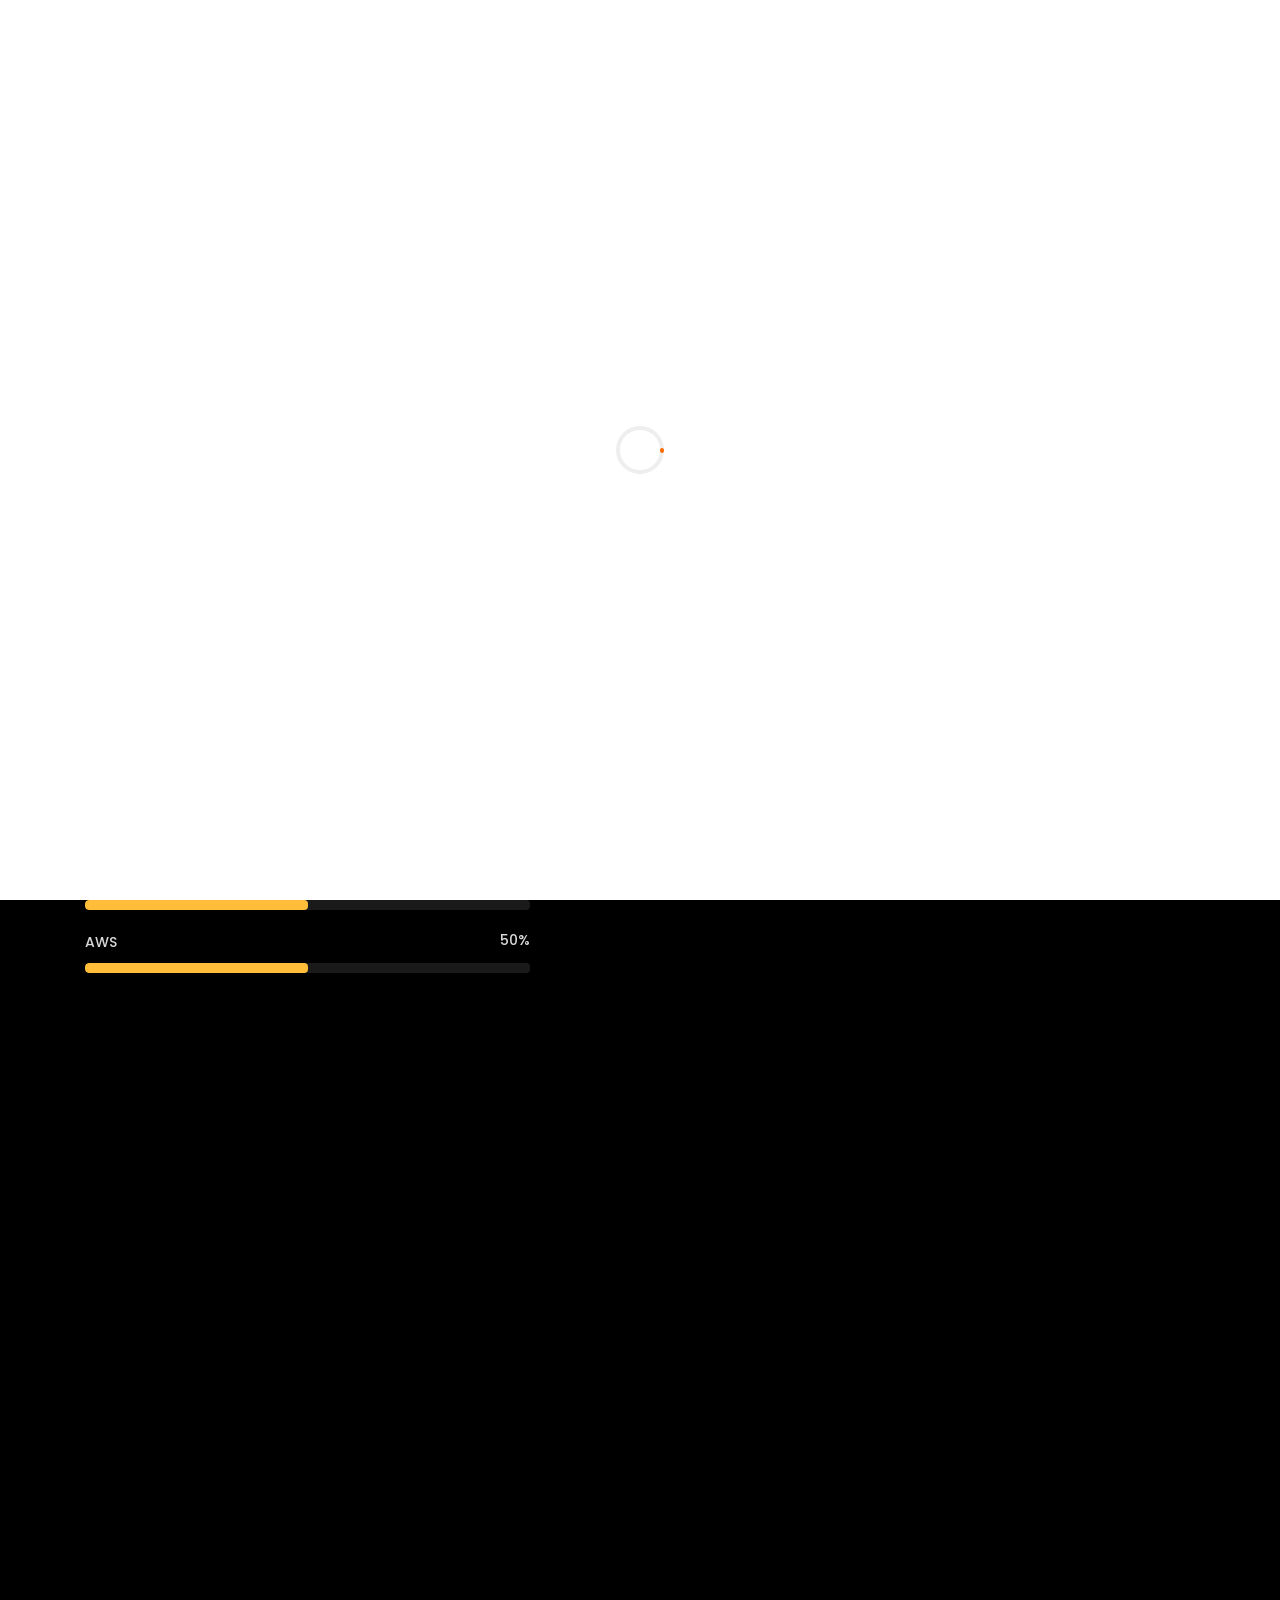
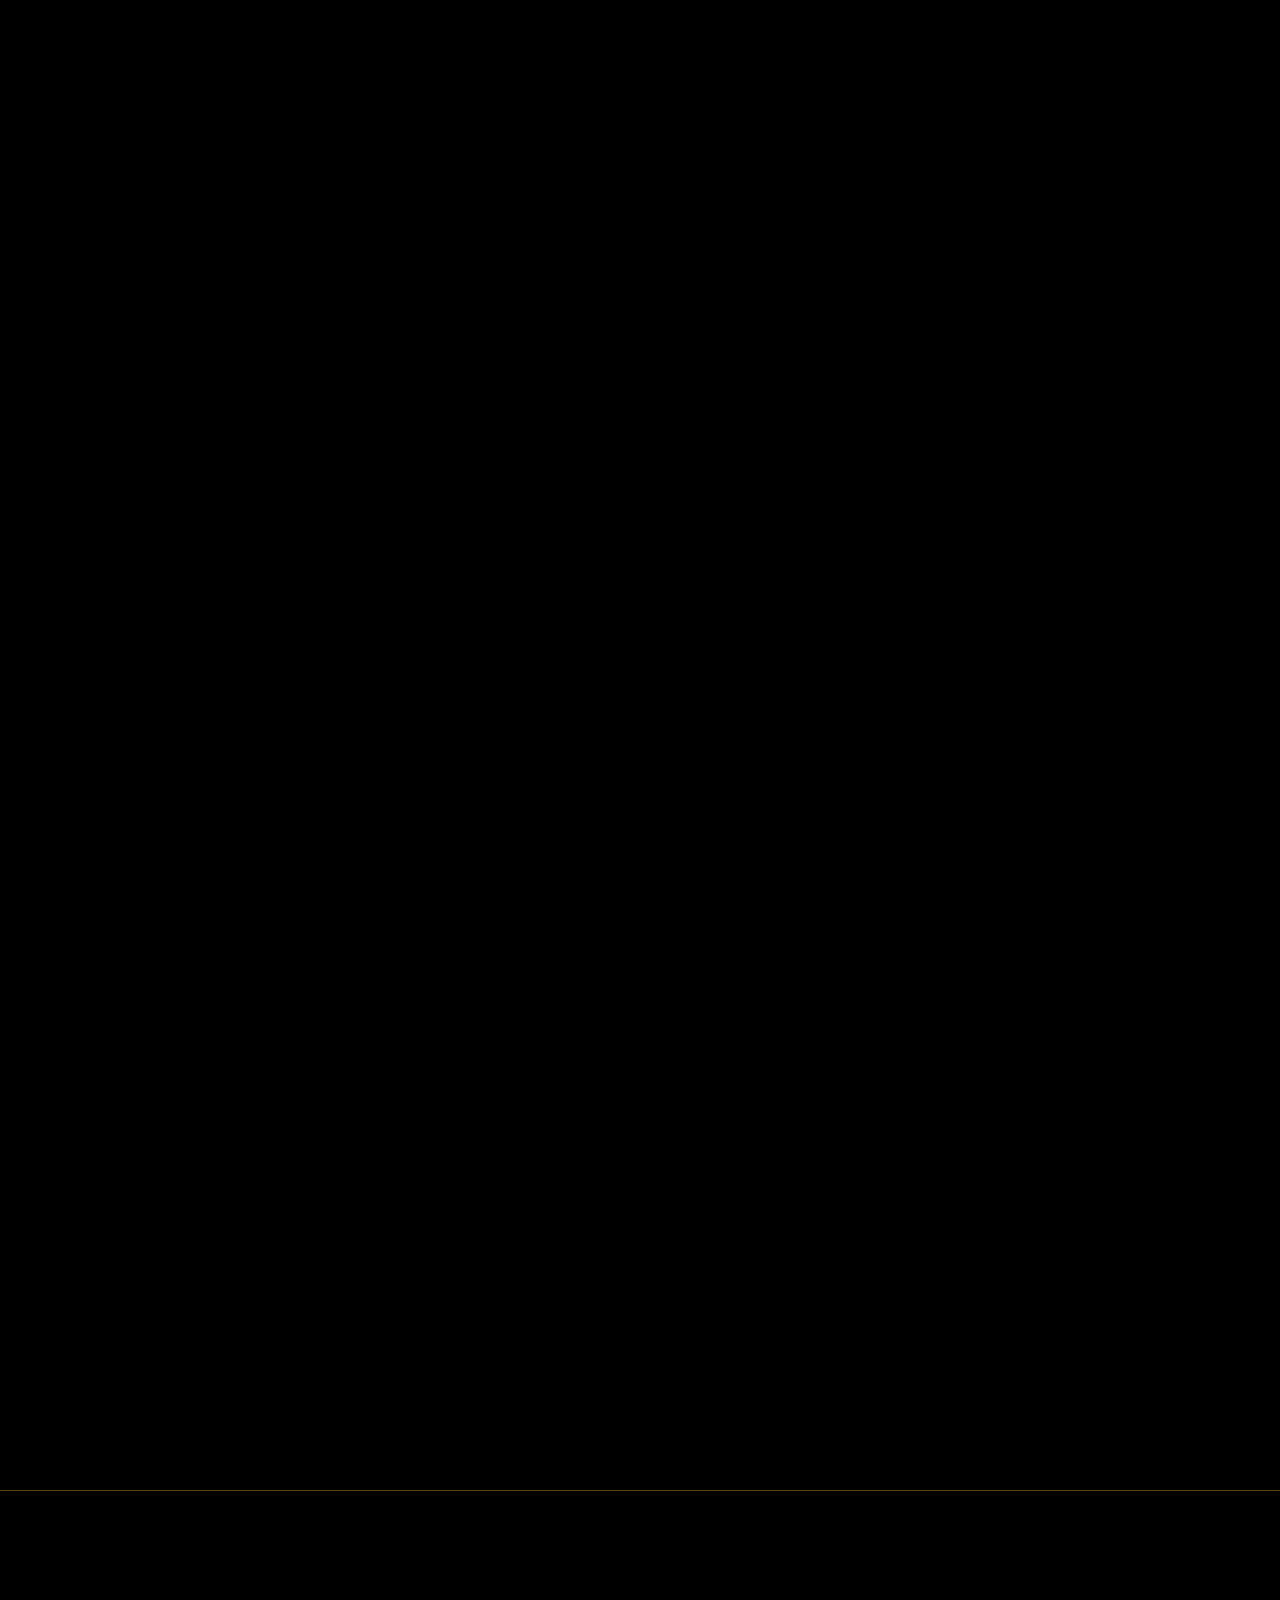
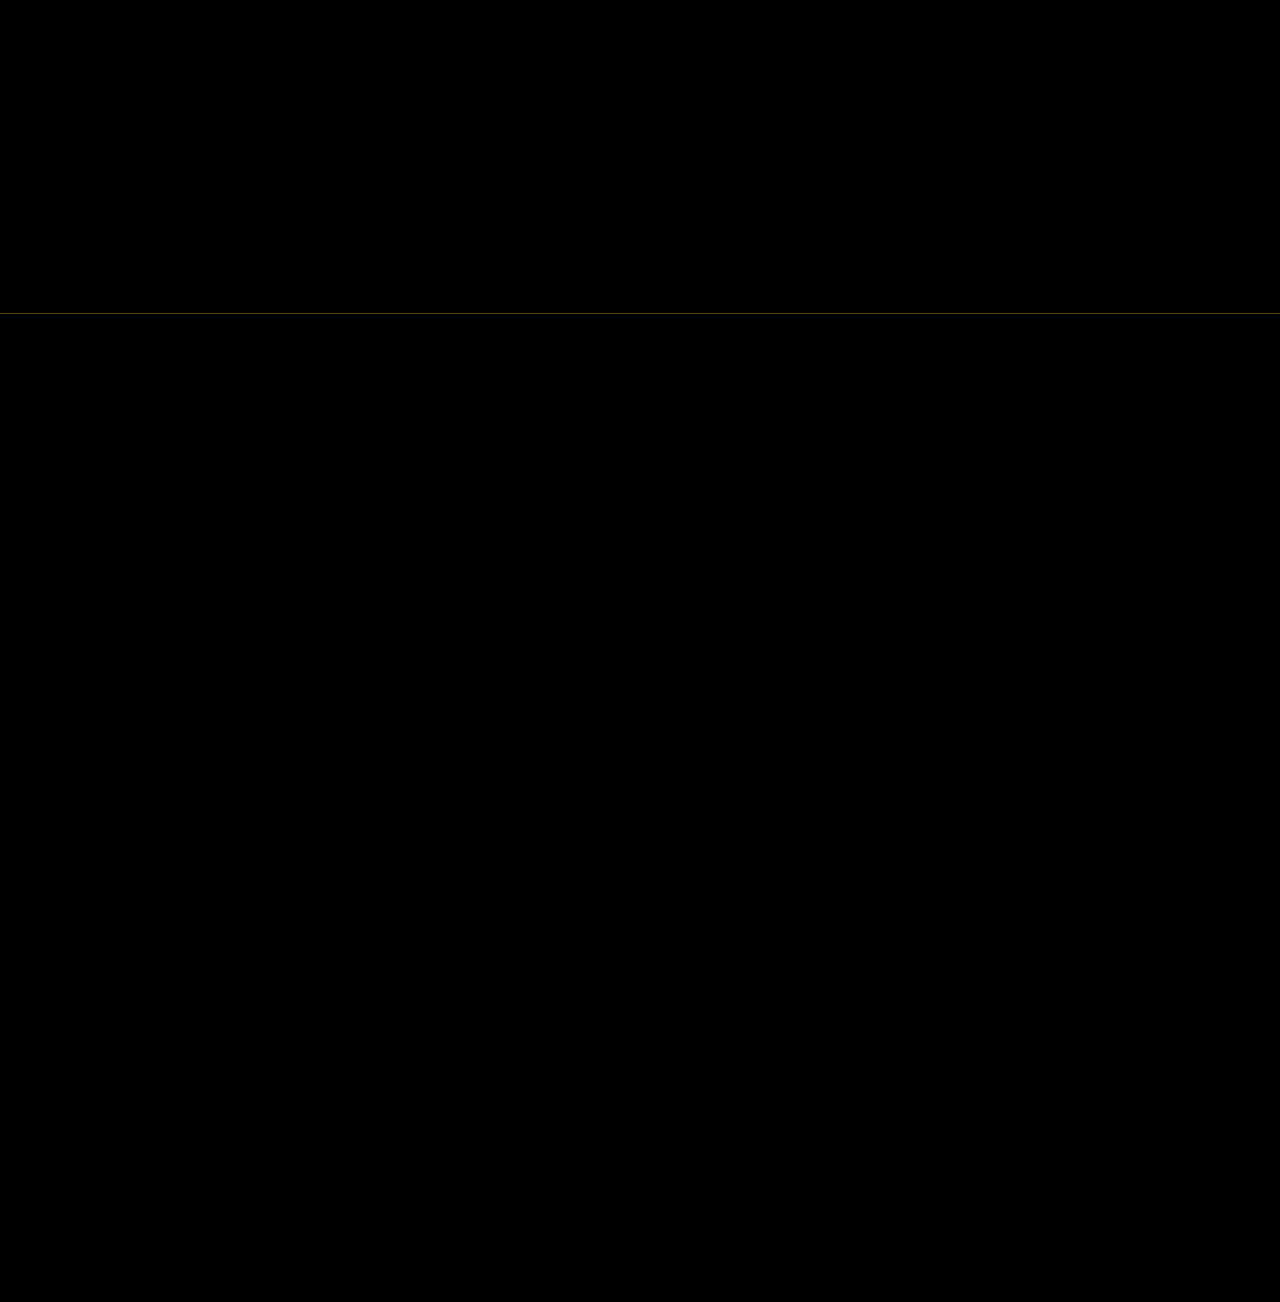
==== Portfolio-Website-Template-main-main/Portfolio-Website-Template-main/index.html @ 6bacbf14 "feat: initialize project with portfolio website template and associated dependencies" ====
<!DOCTYPE html>
<html lang="en">

<head>
	<title>Piramanayagam A Portfolio</title>
	<meta charset="utf-8">
	<meta name="viewport" content="width=device-width, initial-scale=1, shrink-to-fit=no">

	<link href="https://fonts.googleapis.com/css?family=Poppins:100,200,300,400,500,600,700,800,900" rel="stylesheet">

	<link rel="stylesheet" href="css/open-iconic-bootstrap.min.css">
	<link rel="stylesheet" href="css/animate.css">

	<link rel="stylesheet" href="css/owl.carousel.min.css">
	<link rel="stylesheet" href="css/owl.theme.default.min.css">
	<link rel="stylesheet" href="css/magnific-popup.css">

	<link rel="stylesheet" href="css/aos.css">

	<link rel="stylesheet" href="css/ionicons.min.css">

	<link rel="stylesheet" href="css/flaticon.css">
	<link rel="stylesheet" href="css/icomoon.css">
	<link rel="stylesheet" href="css/style.css">

	<style>
		/*======================================
//--//-->   ABOUT
======================================*/

		.about-mf .box-shadow-full {
			padding-top: 4rem;
			padding-bottom: 4rem;
		}

		.about-mf .about-img {
			margin-bottom: 2rem;
		}

		.about-mf .about-img img {
			margin-left: 10px;
		}

		.title-s {
			font-weight: 600;
			color: #fff;
			font-size: 14px;
		}

		.pull-right {
			float: right;
		}

		.skill-mf {
			width: 100%;
			margin-top: 15px;
		}

		.skill-mf span {
			color: rgba(255, 255, 255, 0.85);
			font-size: 14px;
			font-weight: 500;
		}

		.skill-mf .progress {
			background-color: rgba(255, 255, 255, 0.1);
			margin: .4rem 0 1.1rem 0;
			border-radius: 4px;
			height: .65rem;
			overflow: hidden;
		}

		.skill-mf .progress .progress-bar {
			height: .65rem;
			background-color: #ffbd39;
			border-radius: 4px;
		}

		.about-info p {
			margin-bottom: 0.6rem;
			font-size: 14px;
			color: rgba(255, 255, 255, 0.7);
		}

		.about-info p span:last-child {
			color: rgba(255, 255, 255, 0.95);
		}

		.big-4 {
			font-size: 36px;
			font-weight: 700;
			color: #ffffff;
			text-align: center;
			display: block;
			margin: 0 auto;
			letter-spacing: 1px;
			transform: none !important;
		}

		.underline {
			width: 80px;
			height: 3px;
			background: #ffbd39;
			margin: 8px auto 25px auto;
			border-radius: 2px;
		}

		/*======================================
//--//-->   COUNTER & GITHUB BANNER FIXES
======================================*/

		.ftco-counter {
			padding: 5em 0 2em 0 !important;
			position: relative;
			background: #000000;
		}

		.ftco-counter .block-18 {
			background: #151515;
			border: 1px solid rgba(255, 255, 255, 0.08);
			border-radius: 8px;
			padding: 25px 15px;
			width: 100%;
			margin-bottom: 20px;
			box-shadow: 0 10px 25px rgba(0, 0, 0, 0.4);
			transition: transform 0.3s ease, border-color 0.3s ease, box-shadow 0.3s ease;
		}

		.ftco-counter .block-18:hover {
			transform: translateY(-5px);
			border-color: #ffbd39;
			box-shadow: 0 15px 30px rgba(255, 189, 57, 0.15);
		}

		.ftco-counter .text strong.number {
			font-size: 38px;
			font-weight: 700;
			color: #ffbd39;
			display: block;
		}

		.ftco-counter .text span {
			font-size: 13px;
			color: rgba(255, 255, 255, 0.8);
			display: block;
			margin-top: 5px;
			text-transform: uppercase;
			letter-spacing: 1px;
		}

		.ftco-hireme {
			background: linear-gradient(rgba(0, 0, 0, 0.08), rgba(0, 0, 0, 0.15)), url('images/bg_1.jpg') fixed center / cover !important;
			border-top: 1px solid rgba(255, 189, 57, 0.35);
			border-bottom: 1px solid rgba(255, 189, 57, 0.35);
			padding: 6.5em 0 !important;
			margin-top: 2em !important;
		}

		.ftco-hireme h2 {
			color: #ffffff !important;
			font-size: 42px;
			font-weight: 800;
			letter-spacing: 1px;
			text-shadow: 0 3px 15px rgba(0, 0, 0, 0.95), 0 1px 5px rgba(0, 0, 0, 0.95);
		}

		.ftco-hireme h2 span {
			color: #ffbd39 !important;
			font-weight: 900;
			text-shadow: 0 0 25px rgba(255, 189, 57, 0.8), 0 3px 15px rgba(0, 0, 0, 0.95);
		}

		.ftco-hireme .heading h4 {
			color: #ffffff !important;
			font-size: 20px;
			font-weight: 600;
			margin-top: 15px;
			max-width: 680px;
			margin-left: auto;
			margin-right: auto;
			text-shadow: 0 2px 12px rgba(0, 0, 0, 0.95), 0 1px 5px rgba(0, 0, 0, 0.95);
		}

		.ftco-hireme .btn-primary {
			background: #ffbd39 !important;
			color: #000000 !important;
			border: 2px solid #ffbd39 !important;
			font-weight: 700;
			letter-spacing: 1.5px;
			box-shadow: 0 5px 20px rgba(255, 189, 57, 0.35);
			border-radius: 40px;
			transition: all 0.3s ease;
		}

		.ftco-hireme .btn-primary:hover {
			background: transparent !important;
			color: #ffbd39 !important;
			border: 2px solid #ffbd39 !important;
			box-shadow: 0 5px 25px rgba(255, 189, 57, 0.6);
			transform: translateY(-3px);
		}

		/* Animation styles */
		#typing-animation {
			position: relative;
			font-size: 30px;
			font-weight: bold;
			color: rgb(255, 255, 255);
			overflow: hidden;
			white-space: nowrap;
			animation: typing 3s steps(20, end) infinite;
		}

		#typing-animation:before {
			content: "";
			/* position: absolute; */
			top: 0;
			left: 0;
			width: 0;
			height: 100%;
			background-color: #ccc;
			animation: typing-cursor 0.5s ease-in-out infinite;
		}

		@keyframes typing {
			from {
				width: 0;
			}

			to {
				width: 100%;
			}
		}

		@keyframes typing-cursor {
			from {
				width: 5px;
			}

			to {
				width: 0;
			}
		}

		/* project image zoom effect */
		.zoom-effect {
			overflow: hidden;
			transition: transform 0.3s ease-out;
		}

		.zoom-effect:hover {
			transform: scale(1.05);
		}

		/* Hero Section Image & Text Alignment */
		.slider-text .one-third {
			width: 50% !important;
			position: absolute !important;
			right: 5% !important;
			left: auto !important;
			top: 0 !important;
			bottom: 0 !important;
			height: 100% !important;
			display: flex !important;
			align-items: center !important;
			justify-content: center !important;
			z-index: 1 !important;
		}

		.hero-img {
			width: 100% !important;
			max-width: 400px !important;
			height: auto !important;
			position: relative !important;
			left: auto !important;
			right: auto !important;
			top: auto !important;
			bottom: auto !important;
			transform: translateY(-20px) !important;
			filter: contrast(1.05) brightness(1.05) saturate(1.05) !important;
			display: block !important;
			margin: 0 auto !important;
		}

		.slider-text h1 {
			font-size: 52px !important;
			line-height: 1.2 !important;
		}

		.slider-text h1 span {
			display: inline-block;
		}

		@media (max-width: 991.98px) {
			.slider-text .one-third {
				position: relative !important;
				width: 100% !important;
				right: auto !important;
				height: auto !important;
				margin-top: 40px !important;
			}

			.hero-img {
				max-width: 260px !important;
				height: 350px !important;
				transform: none !important;
				margin: 0 auto !important;
			}

			.slider-text h1 {
				font-size: 38px !important;
			}
		}
	</style>

</head>

<body data-spy="scroll" data-target=".site-navbar-target" data-offset="300">

	<nav class="navbar navbar-expand-lg navbar-dark ftco_navbar ftco-navbar-light site-navbar-target" id="ftco-navbar">
		<div class="container">
			<a class="navbar-brand" href="index.html">Piramanayagam A</a>
			<button class="navbar-toggler js-fh5co-nav-toggle fh5co-nav-toggle" type="button" data-toggle="collapse"
				data-target="#ftco-nav" aria-controls="ftco-nav" aria-expanded="false" aria-label="Toggle navigation">
				<span class="oi oi-menu"></span> Menu
			</button>

			<div class="collapse navbar-collapse" id="ftco-nav">
				<ul class="navbar-nav nav ml-auto">
					<li class="nav-item"><a href="#home-section" class="nav-link"><span>Home</span></a></li>
					<li class="nav-item"><a href="#about-section" class="nav-link"><span>About</span></a></li>
					<li class="nav-item"><a href="#resume-section" class="nav-link"><span>Resume</span></a></li>
					<li class="nav-item"><a href="#project-section" class="nav-link"><span>Projects</span></a></li>
					<li class="nav-item"><a href="#contact-section" class="nav-link"><span>Contact</span></a></li>
				</ul>
			</div>
		</div>
	</nav>

	<section id="home-section" class="hero">
		<div class="home-slider owl-carousel">
			<div class="slider-item">
				<div class="overlay"></div>
				<div class="container">
					<div class="row d-md-flex no-gutters slider-text align-items-center justify-content-end"
						data-scrollax-parent="true">
						<div
							class="one-third js-fullheight order-first d-flex align-items-center justify-content-start">
							<img src="images/image.jpg" alt="Piramanayagam A" class="img-fluid hero-img">
						</div>
						<div class="one-forth d-flex align-items-center ftco-animate"
							data-scrollax=" properties: { translateY: '70%' }">
							<div class="text">
								<span class="subheading">Hello!</span>
								<h1 class="mb-4 mt-3">I'm <span>Piramanayagam A</span></h1>

								<!-- Element to contain animated typing -->
								<span id="typing-animation"></span>

								<script>
									// Initialize the typing animation
									const typingAnimationElement = document.getElementById('typing-animation');

									// Create an array of typing text
									const typingTexts = [
										'Web Developer  ',
										'Volunteer  ',
										'Frontend Developer  '
									];

									// Create a function to display the typing animation for a given text
									function playTypingAnimation(text) {
										// Loop through each character and add it to the element
										for (let i = 0; i < text.length; i++) {
											setTimeout(() => {
												typingAnimationElement.textContent += text[i];
											}, i * 200); // Increase the delay to slow down the typing animation
										}

										// Once the animation is complete, reset the text and start over
										setTimeout(() => {
											typingAnimationElement.textContent = '';
											playTypingAnimation(typingTexts[(typingTexts.indexOf(text) + 1) % typingTexts.length]);
										}, text.length * 200);
									}

									// Start the typing animation loop
									playTypingAnimation(typingTexts[0]);
								</script>

								<br>
								<br>
								<h2>A Junior Web Developer</h2>
								<p><a href="https://github.com/Piramanayagam15" target="_blank"
										rel="noopener noreferrer" class="btn btn-white btn-outline-white py-3 px-4">My
										works</a></p>
							</div>
						</div>
					</div>
				</div>
			</div>
		</div>
	</section>

	<section class="ftco-about img ftco-section ftco-no-pb" id="about-section">
		<div class="container">
			<div class="row d-flex align-items-stretch">
				<div class="col-md-6 col-lg-5 d-flex">
					<div class="img-about img d-flex align-items-stretch">
						<div class="overlay">
							<div class="row">
								<div class="col-sm-6 col-md-5">
									<div class="about-img">
										<img src="images/Piramanayagam.jpg" class="img-fluid rounded b-shadow-a"
											alt="Piramanayagam">
									</div>
								</div>
								<!-- Details next to profile image -->
								<div class="col-sm-6 col-md-7">
									<div class="about-info">
										<p><span class="title-s">Name: </span> <span>Piramanayagam A</span></p>
										<p><span class="title-s">Job Role: </span> <span>Junior Web Developer</span></p>
										<p><span class="title-s">Experience: </span> <span>Fresher</span></p>
										<p><span class="title-s">Address: </span> <span>Tirunelveli, Tamil Nadu,
												India</span></p>
									</div>
								</div>
							</div>

							<div class="skill-mf">
								<p class="title-s">Skills</p>

								<span>HTML</span> <span class="pull-right">95%</span>
								<div class="progress">
									<div class="progress-bar progress-bar-95" role="progressbar" style="width: 95%;"
										aria-valuenow="95" aria-valuemin="0" aria-valuemax="100" aria-label="HTML 95%">
									</div>
								</div>

								<span>CSS</span> <span class="pull-right">95%</span>
								<div class="progress">
									<div class="progress-bar progress-bar-95" role="progressbar" style="width: 95%;"
										aria-valuenow="95" aria-valuemin="0" aria-valuemax="100" aria-label="CSS 95%">
									</div>
								</div>

								<span>JavaScript</span> <span class="pull-right">90%</span>
								<div class="progress">
									<div class="progress-bar progress-bar-90" role="progressbar" style="width: 90%;"
										aria-valuenow="90" aria-valuemin="0" aria-valuemax="100"
										aria-label="JavaScript 90%"></div>
								</div>

								<span>React</span> <span class="pull-right">75%</span>
								<div class="progress">
									<div class="progress-bar progress-bar-75" role="progressbar" style="width: 75%;"
										aria-valuenow="75" aria-valuemin="0" aria-valuemax="100" aria-label="React 75%">
									</div>
								</div>

								<span>Java</span> <span class="pull-right">75%</span>
								<div class="progress">
									<div class="progress-bar progress-bar-75" role="progressbar" style="width: 75%;"
										aria-valuenow="75" aria-valuemin="0" aria-valuemax="100" aria-label="Java 75%">
									</div>
								</div>

								<span>Python</span> <span class="pull-right">50%</span>
								<div class="progress">
									<div class="progress-bar progress-bar-50" role="progressbar" style="width: 50%;"
										aria-valuenow="50" aria-valuemin="0" aria-valuemax="100"
										aria-label="Python 50%"></div>
								</div>

								<span>SQL</span> <span class="pull-right">50%</span>
								<div class="progress">
									<div class="progress-bar progress-bar-50" role="progressbar" style="width: 50%;"
										aria-valuenow="50" aria-valuemin="0" aria-valuemax="100" aria-label="SQL 50%">
									</div>
								</div>

								<span>PHP</span> <span class="pull-right">40%</span>
								<div class="progress">
									<div class="progress-bar progress-bar-40" role="progressbar" style="width: 40%;"
										aria-valuenow="40" aria-valuemin="0" aria-valuemax="100" aria-label="PHP 40%">
									</div>
								</div>

								<span>Node.js</span> <span class="pull-right">50%</span>
								<div class="progress">
									<div class="progress-bar progress-bar-50" role="progressbar" style="width: 50%;"
										aria-valuenow="50" aria-valuemin="0" aria-valuemax="100"
										aria-label="Node.js 50%"></div>
								</div>

								<span>AWS</span> <span class="pull-right">50%</span>
								<div class="progress">
									<div class="progress-bar progress-bar-50" role="progressbar" style="width: 50%;"
										aria-valuenow="50" aria-valuemin="0" aria-valuemax="100" aria-label="AWS 50%">
									</div>
								</div>
							</div>
						</div>
					</div>
				</div>

				<div class="col-md-6 col-lg-7 pl-lg-5 pb-5">
					<div class="row justify-content-start pb-3">
						<div class="col-md-12 heading-section ftco-animate">
							<h1 class="big">About</h1>
							<h2 class="mb-4">About Me</h2>

							<p>I am Piramanayagam, a motivated Information Technology fresher with hands-on experience
								in web development, backend basics, SQL, and cloud fundamentals. I have worked on web
								and IoT projects and am eager to learn new technologies, apply problem solving skills,
								and contribute effectively in an entry-level software role.</p>
							<ul class="about-info mt-4 px-md-0 px-2">
								<li class="d-flex"><span>Profile:</span> <span>Web Developer</span></li>
								<li class="d-flex"><span>Domain:</span> <span>Full Stack Development</span></li>
								<li class="d-flex"><span>Education:</span> <span>Bachelor of Technology</span></li>
								<li class="d-flex"><span>Language:</span> <span>Tamil, English</span></li>
								<li class="d-flex"><span>Other Skills:</span> <span>Cloud, Excel, GitHub</span></li>
								<li class="d-flex"><span>Interest:</span> <span>Traveling, Teaching, Leadership</span>
								</li>
							</ul>
						</div>
					</div>

					<div class="counter-wrap ftco-animate d-flex mt-md-3">
						<div class="text">
							<p class="mb-4">
								<span class="number" data-number="3">0</span> <span>+</span>
								<span>&nbsp; Projects completed</span>
							</p>
							<p><a href="https://www.linkedin.com/in/piramanayagam-a-ab02a626b/" target="_blank"
									rel="noopener noreferrer" class="btn btn-primary py-3 px-3">LinkedIn</a></p>
						</div>
					</div>
				</div>
			</div>
		</div>
	</section>

	<section class="ftco-section ftco-no-pb" id="resume-section">
		<div class="container">

			<div class="row justify-content-center mb-5 pb-5">
				<div class="col-md-7 heading-section text-center ftco-animate">
					<h1 class="big big-2">Resume</h1>
					<h2 class="mb-4">Resume</h2>
					<br><br>
				</div>
			</div>

			<div class="row justify-content-center mb-4">
				<div class="col-md-12 text-center ftco-animate">
					<h2 class="big-4">Education</h2>
					<div class="underline"></div>
				</div>
			</div>

			<div class="row">
				<div class="col-md-6">
					<div class="resume-wrap ftco-animate">
						<span class="date">2022 - 2026</span>
						<h2>Bachelor of Technology</h2>
						<span class="position">Erode Sengunthar Engineering College</span>
						<p class="mt-4">Grade: First class</p>
					</div>
				</div>

				<div class="col-md-6">
					<div class="resume-wrap ftco-animate">
						<span class="date">2021 - 2022</span>
						<h2>Higher Secondary School</h2>
						<span class="position">Government Higher Secondary School</span>
						<p class="mt-4">Grade: 74.8%</p>
					</div>
				</div>
			</div>

			<div class="row justify-content-center mt-5">
				<div class="col-md-6 text-center ftco-animate">
					<p>
						<a href="https://surl.li/umvoru" target="_blank" rel="noopener noreferrer"
							class="btn btn-primary py-4 px-5">
							Download CV
						</a>
					</p>
				</div>
			</div>

		</div>
	</section>

	<section class="ftco-section" id="project-section">
		<div class="container">
			<div class="row justify-content-center mb-5 pb-5">
				<div class="col-md-7 heading-section text-center ftco-animate">
					<h1 class="big big-2">Projects</h1>
					<h2 class="mb-4">Projects</h2>
					<p>Below are the sample Developer projects on Web Development</p>
				</div>
			</div>
			<div class="row d-flex">
				<div class="col-md-4 d-flex ftco-animate">
					<div class="blog-entry justify-content-end">
						<a href="https://my-own-creation.vercel.app/" target="_blank" rel="noopener noreferrer"
							class="block-20 zoom-effect" style="background-image: url('images/Pro 1.jpg');"
							aria-label="Bridal Web Application project"></a>
						<div class="text mt-3 float-right d-block">
							<h3 class="heading"><a href="https://my-own-creation.vercel.app/" target="_blank"
									rel="noopener noreferrer">Bridal Web Application</a></h3>
							<p>Developed a responsive bridal web application that enables users to browse collections,
								book services, and manage appointments on a single platform Using HTML, CSS, Javascript
							</p>
						</div>
					</div>
				</div>
				<div class="col-md-4 d-flex ftco-animate">
					<div class="blog-entry justify-content-end">
						<a href="https://whimsical-pony-9727f2.netlify.app/" target="_blank" rel="noopener noreferrer"
							class="block-20 zoom-effect" style="background-image: url('images/Pro 2.jpg');"
							aria-label="Context-Aware Knowledge Assistant project"></a>
						<div class="text mt-3 float-right d-block">
							<h3 class="heading"><a href="https://whimsical-pony-9727f2.netlify.app/" target="_blank"
									rel="noopener noreferrer">Context-Aware Knowledge Assistant</a></h3>
							<p>Developed a context-aware knowledge assistant that provides relevant information based on
								user queries, improving accuracy and knowledge retrieval efficiency Using HTML, CSS,
								javascript</p>
						</div>
					</div>
				</div>
				<div class="col-md-4 d-flex ftco-animate">
					<div class="blog-entry">
						<a href="https://croplyft.vercel.app/" target="_blank" rel="noopener noreferrer"
							class="block-20 zoom-effect" style="background-image: url('images/Pro 3.jpg');"
							aria-label="Croplyft - Agricultural Web Application project"></a>
						<div class="text mt-3 float-right d-block">
							<h3 class="heading"><a href="https://croplyft.vercel.app/" target="_blank"
									rel="noopener noreferrer">Croplyft - Agricultural Web Application</a></h3>
							<p>Developed a responsive agricultural web application that provides farmers with crop
								recommendations, market prices, and weather forecasts using HTML, CSS, and JavaScript.
							</p>
						</div>
					</div>
				</div>
			</div>
		</div>
	</section>

	<section class="ftco-section ftco-no-pt ftco-no-pb ftco-counter img" id="section-counter">
		<div class="container">
			<div class="row d-md-flex align-items-center justify-content-center">
				<div class="col-md-3 col-sm-6 d-flex justify-content-center counter-wrap ftco-animate">
					<div class="block-18 text-center">
						<div class="text">
							<strong class="number" data-number="3">0</strong>
							<span>Projects Completed</span>
						</div>
					</div>
				</div>
				<div class="col-md-3 col-sm-6 d-flex justify-content-center counter-wrap ftco-animate">
					<div class="block-18 text-center">
						<div class="text">
							<strong class="number" data-number="10">0</strong>
							<span>Tech Skills</span>
						</div>
					</div>
				</div>
				<div class="col-md-3 col-sm-6 d-flex justify-content-center counter-wrap ftco-animate">
					<div class="block-18 text-center">
						<div class="text">
							<strong class="number" data-number="100">0</strong>
							<span>% Dedication</span>
						</div>
					</div>
				</div>
				<div class="col-md-3 col-sm-6 d-flex justify-content-center counter-wrap ftco-animate">
					<div class="block-18 text-center">
						<div class="text">
							<strong class="number" data-number="500">0</strong>
							<span>+ Coding Hours</span>
						</div>
					</div>
				</div>
			</div>
		</div>

		<div class="ftco-section ftco-hireme img bg-hireme">
			<div class="container">
				<div class="row justify-content-center">
					<div class="col-md-8 ftco-animate text-center">
						<h2>More projects on <span>GitHub</span></h2>
						<div class="heading">
							<h4>I love to solve business problems &amp; uncover hidden data stories</h4>
							<br>
							<p><a href="https://github.com/Piramanayagam15" target="_blank" rel="noopener noreferrer"
									class="btn btn-primary py-3 px-5">View GitHub</a></p>
						</div>
					</div>
				</div>
			</div>
		</div>
	</section>

	<section class="ftco-section contact-section ftco-no-pb" id="contact-section">
		<div class="container">
			<div class="row justify-content-center mb-5 pb-3">
				<div class="col-md-7 heading-section text-center ftco-animate">
					<h1 class="big big-2">Contact</h1>
					<h2 class="mb-4">Contact Me</h2>
					<p>Below are the details to reach out to me!</p>
				</div>
			</div>

			<div class="row d-flex contact-info mb-5">
				<div class="col-md-6 col-lg-3 d-flex ftco-animate">
					<div class="align-self-stretch box p-4 text-center">
						<div class="icon d-flex align-items-center justify-content-center">
							<span class="icon-map-signs"></span>
						</div>
						<h3 class="mb-4">Address</h3>
						<p>Tirunelveli - 627602</p>
					</div>
				</div>
				<div class="col-md-6 col-lg-3 d-flex ftco-animate">
					<div class="align-self-stretch box p-4 text-center">
						<div class="icon d-flex align-items-center justify-content-center">
							<span class="icon-phone2"></span>
						</div>
						<h3 class="mb-4">Contact Number</h3>
						<p><a href="tel:+919363475796">+91 9363475796</a></p>
					</div>
				</div>
				<div class="col-md-6 col-lg-3 d-flex ftco-animate">
					<div class="align-self-stretch box p-4 text-center">
						<div class="icon d-flex align-items-center justify-content-center">
							<span class="icon-paper-plane"></span>
						</div>
						<h3 class="mb-4">Email Address</h3>
						<p><a href="mailto:apiramanayagam15@gmail.com">apiramanayagam15@gmail.com</a></p>
					</div>
				</div>
				<div class="col-md-6 col-lg-3 d-flex ftco-animate">
					<div class="align-self-stretch box p-4 text-center">
						<div class="icon d-flex align-items-center justify-content-center">
							<span class="icon-globe"></span>
						</div>
						<h3 class="mb-4">Download Resume</h3>
						<p><a href="https://surl.li/umvoru" target="_blank" rel="noopener noreferrer">Resume Link</a>
						</p>
					</div>
				</div>
			</div>

			<div class="row justify-content-center mb-4">
				<ul class="ftco-footer-social list-unstyled d-flex justify-content-center align-items-center mb-0">
					<li class="ftco-animate normal-txt mr-3">Find me on</li>
					<li class="ftco-animate"><a href="https://github.com/Piramanayagam15" target="_blank"
							rel="noopener noreferrer" aria-label="Visit GitHub profile"><span
								class="icon-github"></span></a></li>
					<li class="ftco-animate"><a href="https://www.linkedin.com/in/piramanayagam-a-ab02a626b/"
							target="_blank" rel="noopener noreferrer" aria-label="Visit LinkedIn profile"><span
								class="icon-linkedin"></span></a></li>
					<li class="ftco-animate"><a href="https://www.instagram.com/a.p.nayak_/" target="_blank"
							rel="noopener noreferrer" aria-label="Visit Instagram profile"><span
								class="icon-instagram"></span></a></li>
				</ul>
			</div>
		</div>
	</section>

	<footer class="ftco-footer ftco-section">
		<div class="container">
			<div class="row">
				<div class="col-md-12 text-center">
					<p><!-- Link back to Colorlib can't be removed. Template is licensed under CC BY 3.0. -->
						<!-- Link back to Colorlib can't be removed. Template is licensed under CC BY 3.0. -->
					</p>
				</div>
			</div>
		</div>
	</footer>

	<!-- loader -->
	<div id="ftco-loader" class="show fullscreen"><svg class="circular" width="48px" height="48px">
			<circle class="path-bg" cx="24" cy="24" r="22" fill="none" stroke-width="4" stroke="#eeeeee" />
			<circle class="path" cx="24" cy="24" r="22" fill="none" stroke-width="4" stroke-miterlimit="10"
				stroke="#F96D00" />
		</svg></div>

	<script src="js/jquery.min.js"></script>
	<script src="js/jquery-migrate-3.0.1.min.js"></script>
	<script src="js/popper.min.js"></script>
	<script src="js/bootstrap.min.js"></script>
	<script src="js/jquery.easing.1.3.js"></script>
	<script src="js/jquery.waypoints.min.js"></script>
	<script src="js/jquery.stellar.min.js"></script>
	<script src="js/owl.carousel.min.js"></script>
	<script src="js/jquery.magnific-popup.min.js"></script>
	<script src="js/aos.js"></script>
	<script src="js/jquery.animateNumber.min.js"></script>
	<script src="js/scrollax.min.js"></script>
	<script src="js/main.js"></script>

</body>

</html>
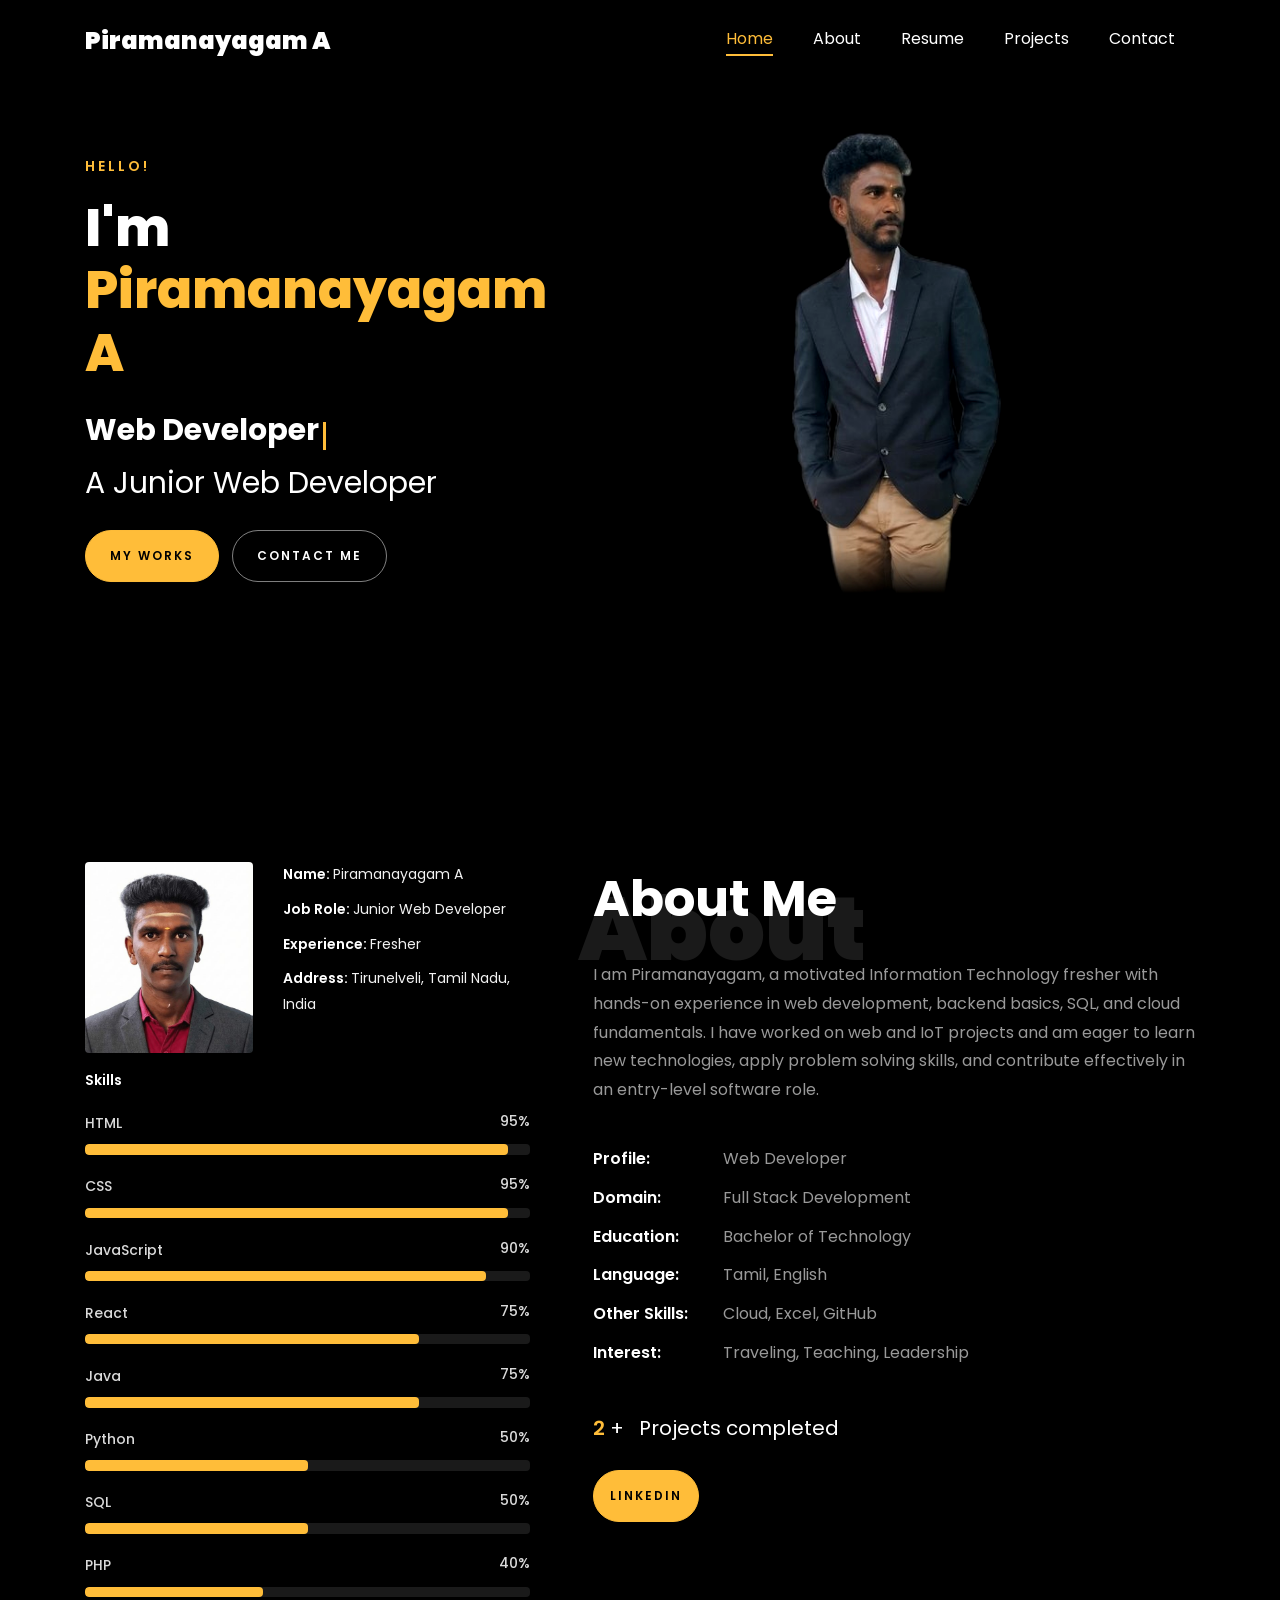
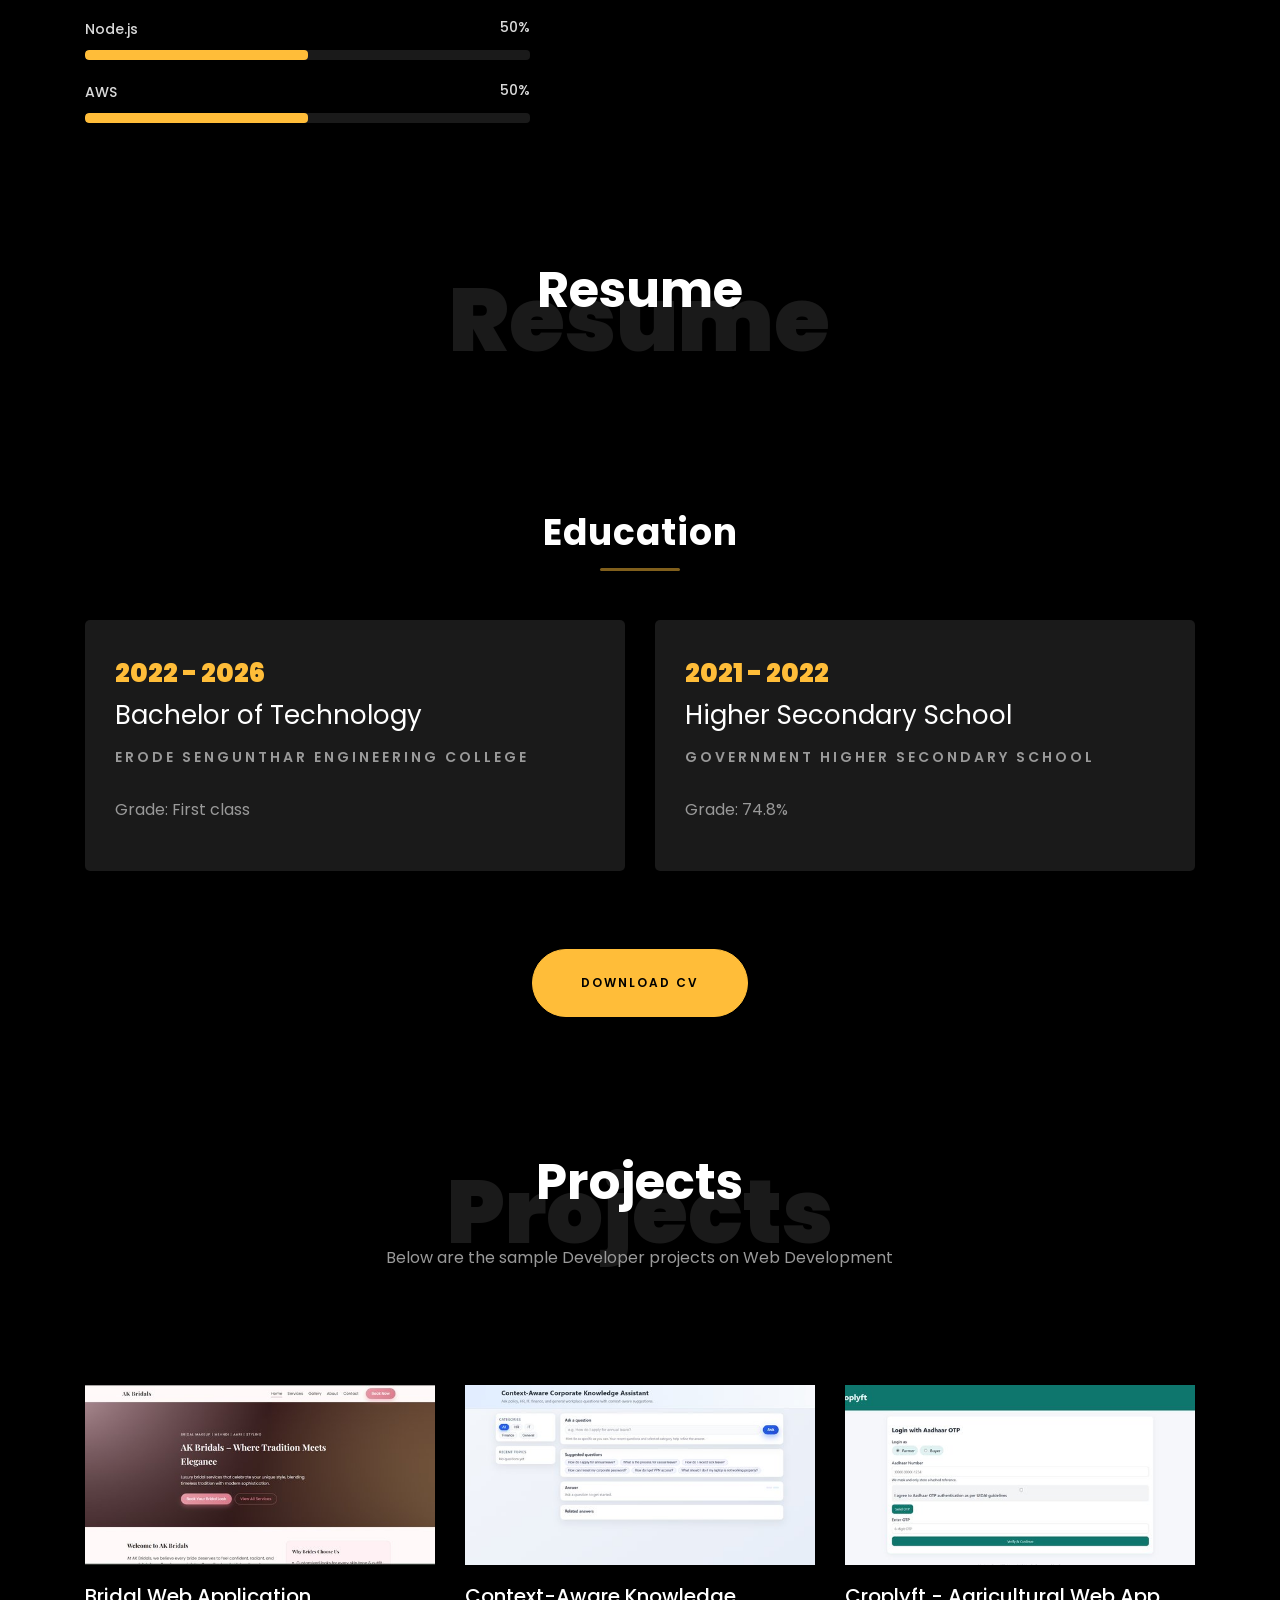
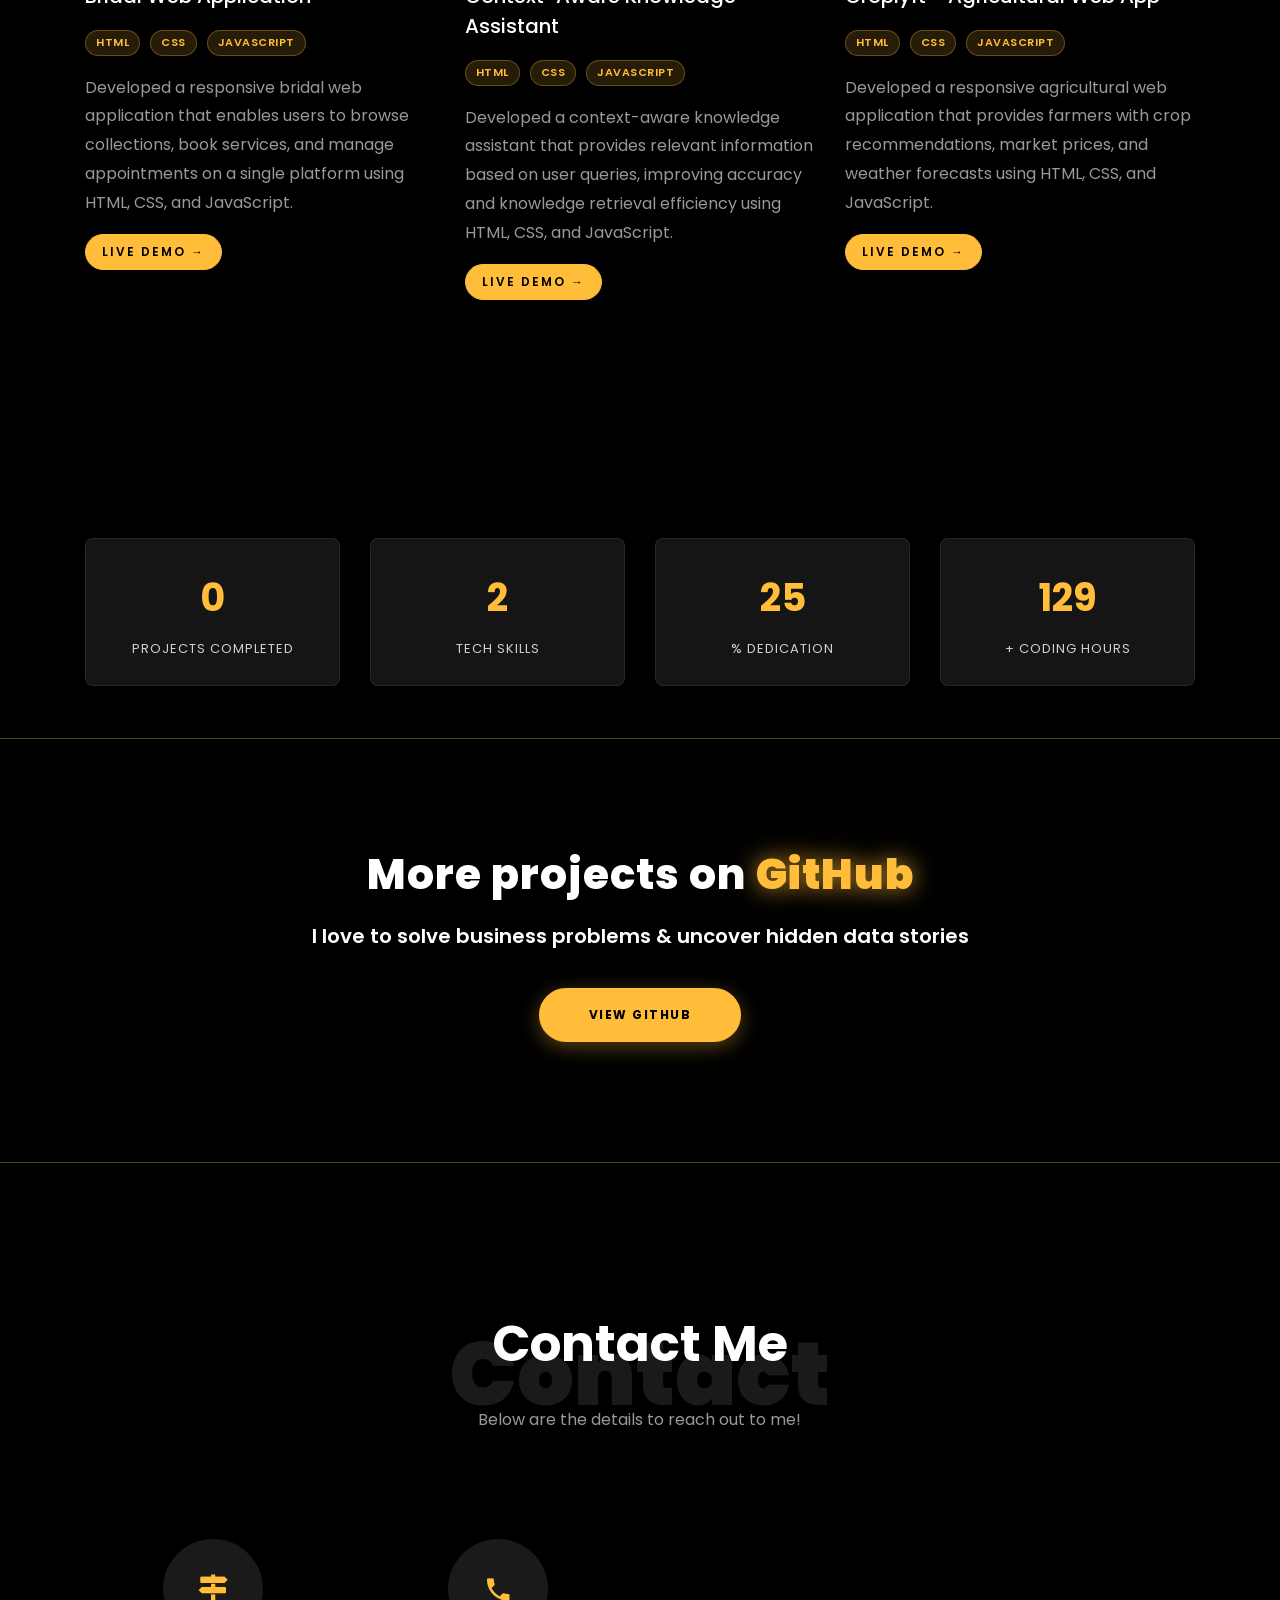
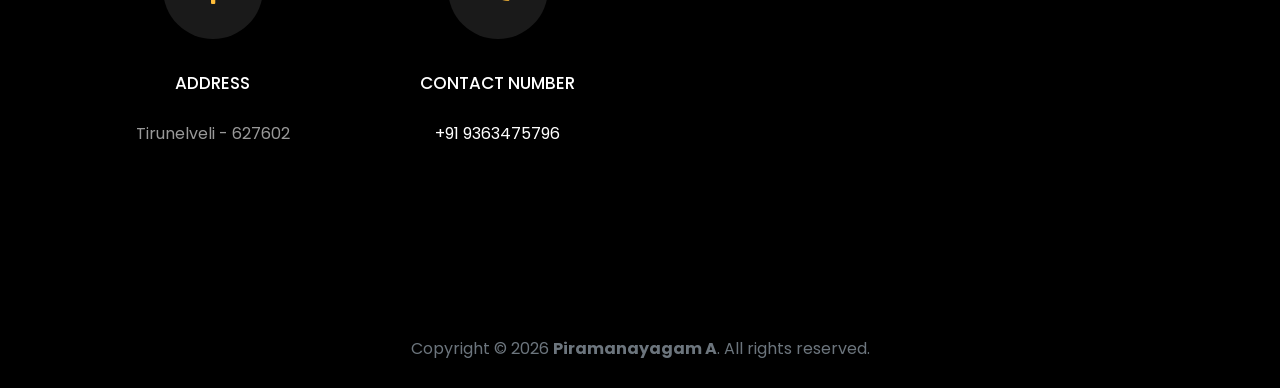
==== commit 90802341: "feat: add HTML frontend agent configuration for template and markup refactoring" ====
--- a/Portfolio-Website-Template-main-main/Portfolio-Website-Template-main/index.html
+++ b/Portfolio-Website-Template-main-main/Portfolio-Website-Template-main/index.html
@@ -2,9 +2,18 @@
 <html lang="en">
 
 <head>
-	<title>Piramanayagam A Portfolio</title>
+	<title>Piramanayagam A | Junior Web Developer Portfolio</title>
 	<meta charset="utf-8">
 	<meta name="viewport" content="width=device-width, initial-scale=1, shrink-to-fit=no">
+	<meta name="description" content="Portfolio of Piramanayagam A - Junior Web Developer specializing in HTML, CSS, JavaScript, React, and Full Stack Development.">
+	<meta name="keywords" content="Piramanayagam A, Web Developer, Frontend Developer, Portfolio, JavaScript, React, Full Stack">
+	<meta name="author" content="Piramanayagam A">
+
+	<!-- Open Graph / Social Media Meta Tags -->
+	<meta property="og:title" content="Piramanayagam A | Junior Web Developer Portfolio">
+	<meta property="og:description" content="Portfolio of Piramanayagam A - Junior Web Developer specializing in HTML, CSS, JavaScript, React, and Full Stack Development.">
+	<meta property="og:type" content="website">
+	<meta property="og:image" content="images/Piramanayagam.jpg">
 
 	<link href="https://fonts.googleapis.com/css?family=Poppins:100,200,300,400,500,600,700,800,900" rel="stylesheet">
 
@@ -200,45 +209,32 @@
 			transform: translateY(-3px);
 		}
 
-		/* Animation styles */
+		/* Typing Animation */
 		#typing-animation {
-			position: relative;
 			font-size: 30px;
-			font-weight: bold;
-			color: rgb(255, 255, 255);
-			overflow: hidden;
-			white-space: nowrap;
-			animation: typing 3s steps(20, end) infinite;
-		}
-
-		#typing-animation:before {
-			content: "";
-			/* position: absolute; */
-			top: 0;
-			left: 0;
-			width: 0;
-			height: 100%;
-			background-color: #ccc;
-			animation: typing-cursor 0.5s ease-in-out infinite;
-		}
-
-		@keyframes typing {
-			from {
-				width: 0;
+			font-weight: 700;
+			color: #ffffff;
+			display: inline-block;
+			min-height: 45px;
+			line-height: 1.5;
+		}
+
+		.typing-cursor {
+			display: inline-block;
+			width: 3px;
+			height: 28px;
+			background-color: #ffbd39;
+			margin-left: 4px;
+			vertical-align: middle;
+			animation: blink-cursor 0.75s step-end infinite;
+		}
+
+		@keyframes blink-cursor {
+			from, to {
+				opacity: 1;
 			}
-
-			to {
-				width: 100%;
-			}
-		}
-
-		@keyframes typing-cursor {
-			from {
-				width: 5px;
-			}
-
-			to {
-				width: 0;
+			50% {
+				opacity: 0;
 			}
 		}
 
@@ -249,7 +245,26 @@
 		}
 
 		.zoom-effect:hover {
-			transform: scale(1.05);
+			transform: scale(1.03);
+		}
+
+		.project-tech-badges {
+			margin: 10px 0 14px 0;
+		}
+
+		.project-tech-badge {
+			display: inline-block;
+			background: rgba(255, 189, 57, 0.15);
+			color: #ffbd39;
+			border: 1px solid rgba(255, 189, 57, 0.3);
+			padding: 2px 10px;
+			border-radius: 20px;
+			font-size: 11px;
+			font-weight: 600;
+			margin-right: 6px;
+			margin-bottom: 4px;
+			text-transform: uppercase;
+			letter-spacing: 0.5px;
 		}
 
 		/* Hero Section Image & Text Alignment */
@@ -268,9 +283,12 @@
 		}
 
 		.hero-img {
-			width: 100% !important;
+			width: auto !important;
 			max-width: 400px !important;
+			max-height: 480px !important;
 			height: auto !important;
+			object-fit: cover !important;
+			border-radius: 12px;
 			position: relative !important;
 			left: auto !important;
 			right: auto !important;
@@ -297,18 +315,24 @@
 				width: 100% !important;
 				right: auto !important;
 				height: auto !important;
-				margin-top: 40px !important;
+				margin-top: 30px !important;
 			}
 
 			.hero-img {
-				max-width: 260px !important;
-				height: 350px !important;
+				max-width: 280px !important;
+				max-height: 350px !important;
+				height: auto !important;
+				object-fit: cover !important;
 				transform: none !important;
 				margin: 0 auto !important;
 			}
 
 			.slider-text h1 {
 				font-size: 38px !important;
+			}
+
+			.ftco-hireme {
+				background-attachment: scroll !important;
 			}
 		}
 	</style>
@@ -355,45 +379,16 @@
 								<h1 class="mb-4 mt-3">I'm <span>Piramanayagam A</span></h1>
 
 								<!-- Element to contain animated typing -->
-								<span id="typing-animation"></span>
-
-								<script>
-									// Initialize the typing animation
-									const typingAnimationElement = document.getElementById('typing-animation');
-
-									// Create an array of typing text
-									const typingTexts = [
-										'Web Developer  ',
-										'Volunteer  ',
-										'Frontend Developer  '
-									];
-
-									// Create a function to display the typing animation for a given text
-									function playTypingAnimation(text) {
-										// Loop through each character and add it to the element
-										for (let i = 0; i < text.length; i++) {
-											setTimeout(() => {
-												typingAnimationElement.textContent += text[i];
-											}, i * 200); // Increase the delay to slow down the typing animation
-										}
-
-										// Once the animation is complete, reset the text and start over
-										setTimeout(() => {
-											typingAnimationElement.textContent = '';
-											playTypingAnimation(typingTexts[(typingTexts.indexOf(text) + 1) % typingTexts.length]);
-										}, text.length * 200);
-									}
-
-									// Start the typing animation loop
-									playTypingAnimation(typingTexts[0]);
-								</script>
-
-								<br>
-								<br>
-								<h2>A Junior Web Developer</h2>
-								<p><a href="https://github.com/Piramanayagam15" target="_blank"
-										rel="noopener noreferrer" class="btn btn-white btn-outline-white py-3 px-4">My
-										works</a></p>
+								<div class="mb-2" style="min-height: 45px;">
+									<span id="typing-animation"></span><span class="typing-cursor" aria-hidden="true"></span>
+								</div>
+
+								<h2 class="mb-4">A Junior Web Developer</h2>
+								<p>
+									<a href="https://github.com/Piramanayagam15" target="_blank"
+										rel="noopener noreferrer" class="btn btn-primary py-3 px-4 mr-2">My Works</a>
+									<a href="#contact-section" class="btn btn-white btn-outline-white py-3 px-4">Contact Me</a>
+								</p>
 							</div>
 						</div>
 					</div>
@@ -606,42 +601,62 @@
 				<div class="col-md-4 d-flex ftco-animate">
 					<div class="blog-entry justify-content-end">
 						<a href="https://my-own-creation.vercel.app/" target="_blank" rel="noopener noreferrer"
-							class="block-20 zoom-effect" style="background-image: url('images/Pro 1.jpg');"
+							class="block-20 zoom-effect" style="background-image: url('images/Pro%201.jpg');"
 							aria-label="Bridal Web Application project"></a>
 						<div class="text mt-3 float-right d-block">
 							<h3 class="heading"><a href="https://my-own-creation.vercel.app/" target="_blank"
 									rel="noopener noreferrer">Bridal Web Application</a></h3>
+							<div class="project-tech-badges">
+								<span class="project-tech-badge">HTML</span>
+								<span class="project-tech-badge">CSS</span>
+								<span class="project-tech-badge">JavaScript</span>
+							</div>
 							<p>Developed a responsive bridal web application that enables users to browse collections,
-								book services, and manage appointments on a single platform Using HTML, CSS, Javascript
+								book services, and manage appointments on a single platform using HTML, CSS, and JavaScript.
 							</p>
+							<p><a href="https://my-own-creation.vercel.app/" target="_blank" rel="noopener noreferrer"
+									class="btn btn-primary py-2 px-3">Live Demo &rarr;</a></p>
 						</div>
 					</div>
 				</div>
 				<div class="col-md-4 d-flex ftco-animate">
 					<div class="blog-entry justify-content-end">
 						<a href="https://whimsical-pony-9727f2.netlify.app/" target="_blank" rel="noopener noreferrer"
-							class="block-20 zoom-effect" style="background-image: url('images/Pro 2.jpg');"
+							class="block-20 zoom-effect" style="background-image: url('images/Pro%202.jpg');"
 							aria-label="Context-Aware Knowledge Assistant project"></a>
 						<div class="text mt-3 float-right d-block">
 							<h3 class="heading"><a href="https://whimsical-pony-9727f2.netlify.app/" target="_blank"
 									rel="noopener noreferrer">Context-Aware Knowledge Assistant</a></h3>
+							<div class="project-tech-badges">
+								<span class="project-tech-badge">HTML</span>
+								<span class="project-tech-badge">CSS</span>
+								<span class="project-tech-badge">JavaScript</span>
+							</div>
 							<p>Developed a context-aware knowledge assistant that provides relevant information based on
-								user queries, improving accuracy and knowledge retrieval efficiency Using HTML, CSS,
-								javascript</p>
+								user queries, improving accuracy and knowledge retrieval efficiency using HTML, CSS, and JavaScript.</p>
+							<p><a href="https://whimsical-pony-9727f2.netlify.app/" target="_blank" rel="noopener noreferrer"
+									class="btn btn-primary py-2 px-3">Live Demo &rarr;</a></p>
 						</div>
 					</div>
 				</div>
 				<div class="col-md-4 d-flex ftco-animate">
-					<div class="blog-entry">
+					<div class="blog-entry justify-content-end">
 						<a href="https://croplyft.vercel.app/" target="_blank" rel="noopener noreferrer"
-							class="block-20 zoom-effect" style="background-image: url('images/Pro 3.jpg');"
+							class="block-20 zoom-effect" style="background-image: url('images/Pro%203.jpg');"
 							aria-label="Croplyft - Agricultural Web Application project"></a>
 						<div class="text mt-3 float-right d-block">
 							<h3 class="heading"><a href="https://croplyft.vercel.app/" target="_blank"
-									rel="noopener noreferrer">Croplyft - Agricultural Web Application</a></h3>
+									rel="noopener noreferrer">Croplyft - Agricultural Web App</a></h3>
+							<div class="project-tech-badges">
+								<span class="project-tech-badge">HTML</span>
+								<span class="project-tech-badge">CSS</span>
+								<span class="project-tech-badge">JavaScript</span>
+							</div>
 							<p>Developed a responsive agricultural web application that provides farmers with crop
 								recommendations, market prices, and weather forecasts using HTML, CSS, and JavaScript.
 							</p>
+							<p><a href="https://croplyft.vercel.app/" target="_blank" rel="noopener noreferrer"
+									class="btn btn-primary py-2 px-3">Live Demo &rarr;</a></p>
 						</div>
 					</div>
 				</div>
@@ -771,12 +786,12 @@
 		</div>
 	</section>
 
-	<footer class="ftco-footer ftco-section">
+	<footer class="ftco-footer ftco-section py-4">
 		<div class="container">
 			<div class="row">
 				<div class="col-md-12 text-center">
-					<p><!-- Link back to Colorlib can't be removed. Template is licensed under CC BY 3.0. -->
-						<!-- Link back to Colorlib can't be removed. Template is licensed under CC BY 3.0. -->
+					<p class="mb-0 text-muted">
+						Copyright &copy; <span id="current-year"></span> <strong>Piramanayagam A</strong>. All rights reserved.
 					</p>
 				</div>
 			</div>
@@ -804,6 +819,60 @@
 	<script src="js/scrollax.min.js"></script>
 	<script src="js/main.js"></script>
 
+	<script>
+		// Smooth typing animation
+		(function() {
+			var words = [
+				'Web Developer',
+				'Frontend Developer',
+				'Full Stack Enthusiast',
+				'Problem Solver'
+			];
+			var wordIndex = 0;
+			var charIndex = 0;
+			var isDeleting = false;
+			var el = document.getElementById('typing-animation');
+
+			function typeEffect() {
+				if (!el) return;
+				var currentWord = words[wordIndex];
+				
+				if (isDeleting) {
+					el.textContent = currentWord.substring(0, charIndex - 1);
+					charIndex--;
+				} else {
+					el.textContent = currentWord.substring(0, charIndex + 1);
+					charIndex++;
+				}
+
+				var speed = isDeleting ? 60 : 120;
+
+				if (!isDeleting && charIndex === currentWord.length) {
+					speed = 1800; // Pause on complete word
+					isDeleting = true;
+				} else if (isDeleting && charIndex === 0) {
+					isDeleting = false;
+					wordIndex = (wordIndex + 1) % words.length;
+					speed = 400; // Pause before typing next word
+				}
+
+				setTimeout(typeEffect, speed);
+			}
+
+			// Dynamic footer year
+			var yearEl = document.getElementById('current-year');
+			if (yearEl) {
+				yearEl.textContent = new Date().getFullYear();
+			}
+
+			if (document.readyState === 'loading') {
+				document.addEventListener('DOMContentLoaded', typeEffect);
+			} else {
+				typeEffect();
+			}
+		})();
+	</script>
+
 </body>
 
 </html>
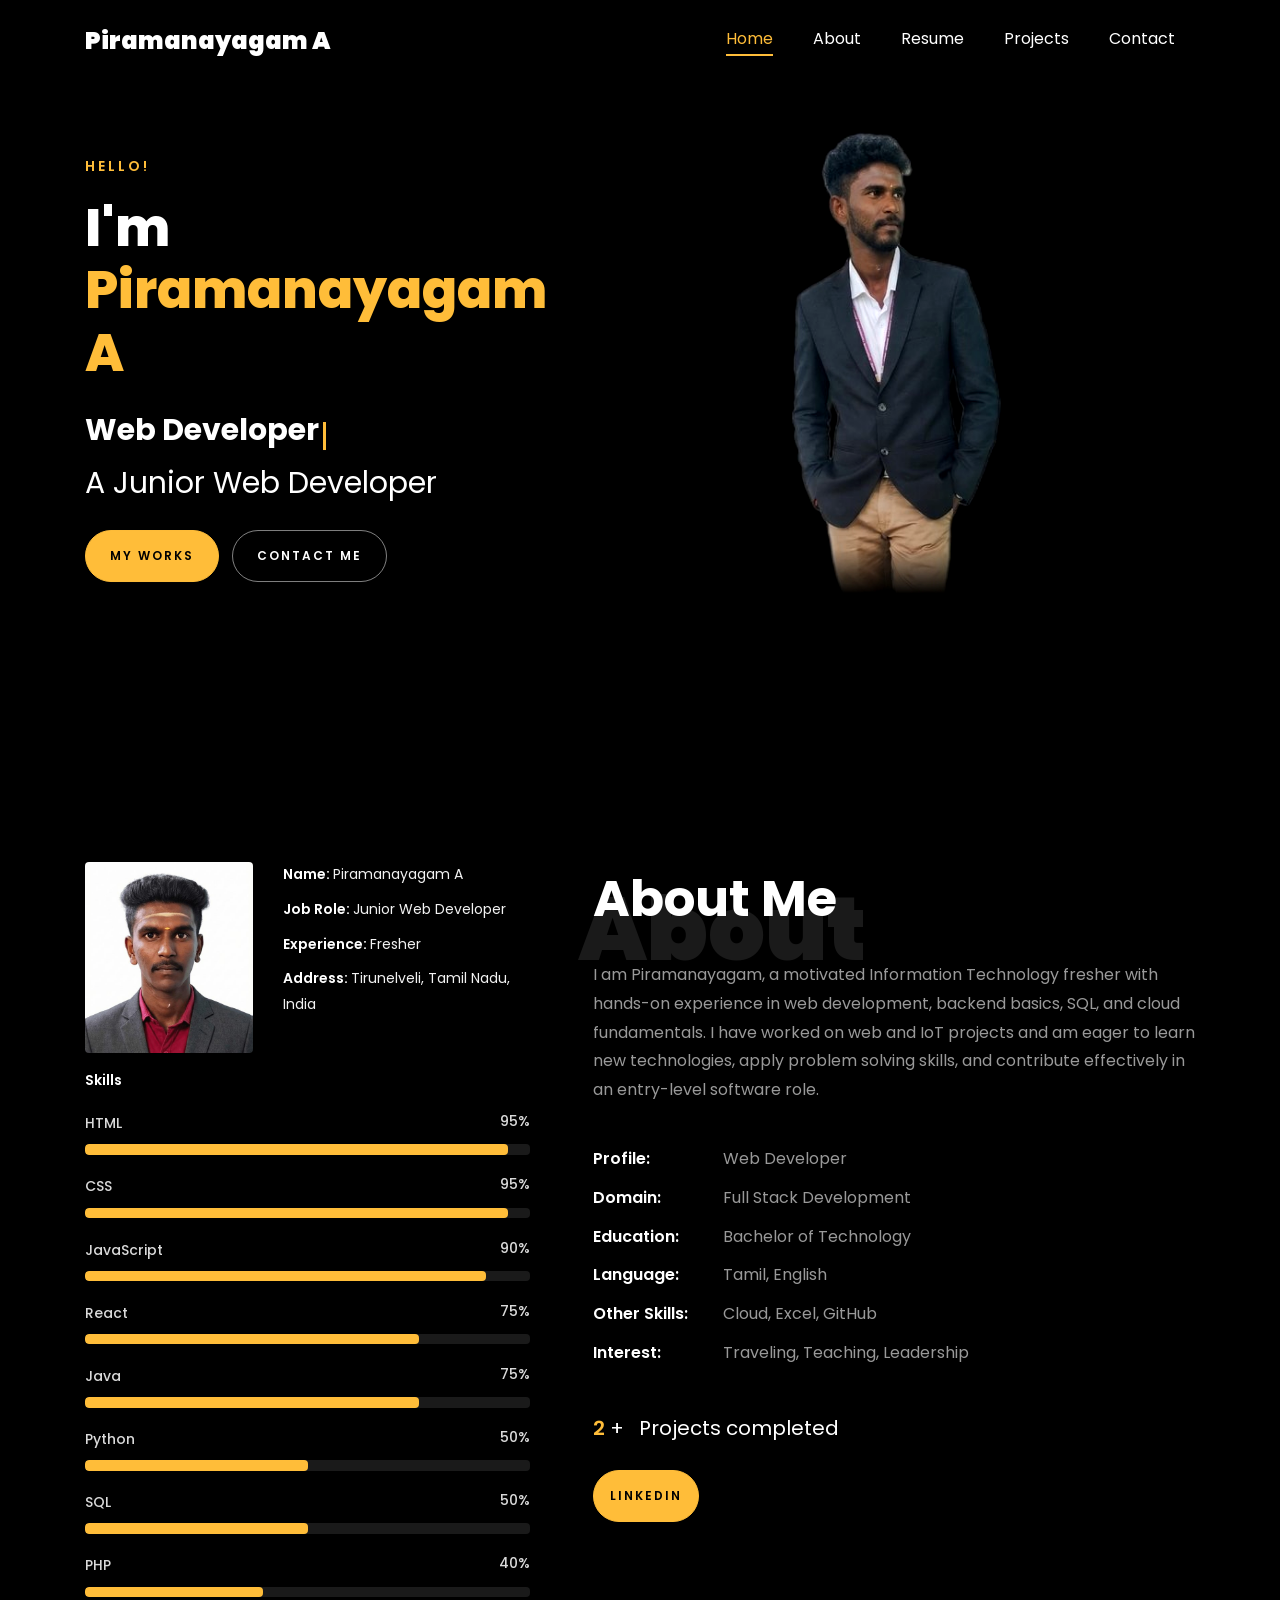
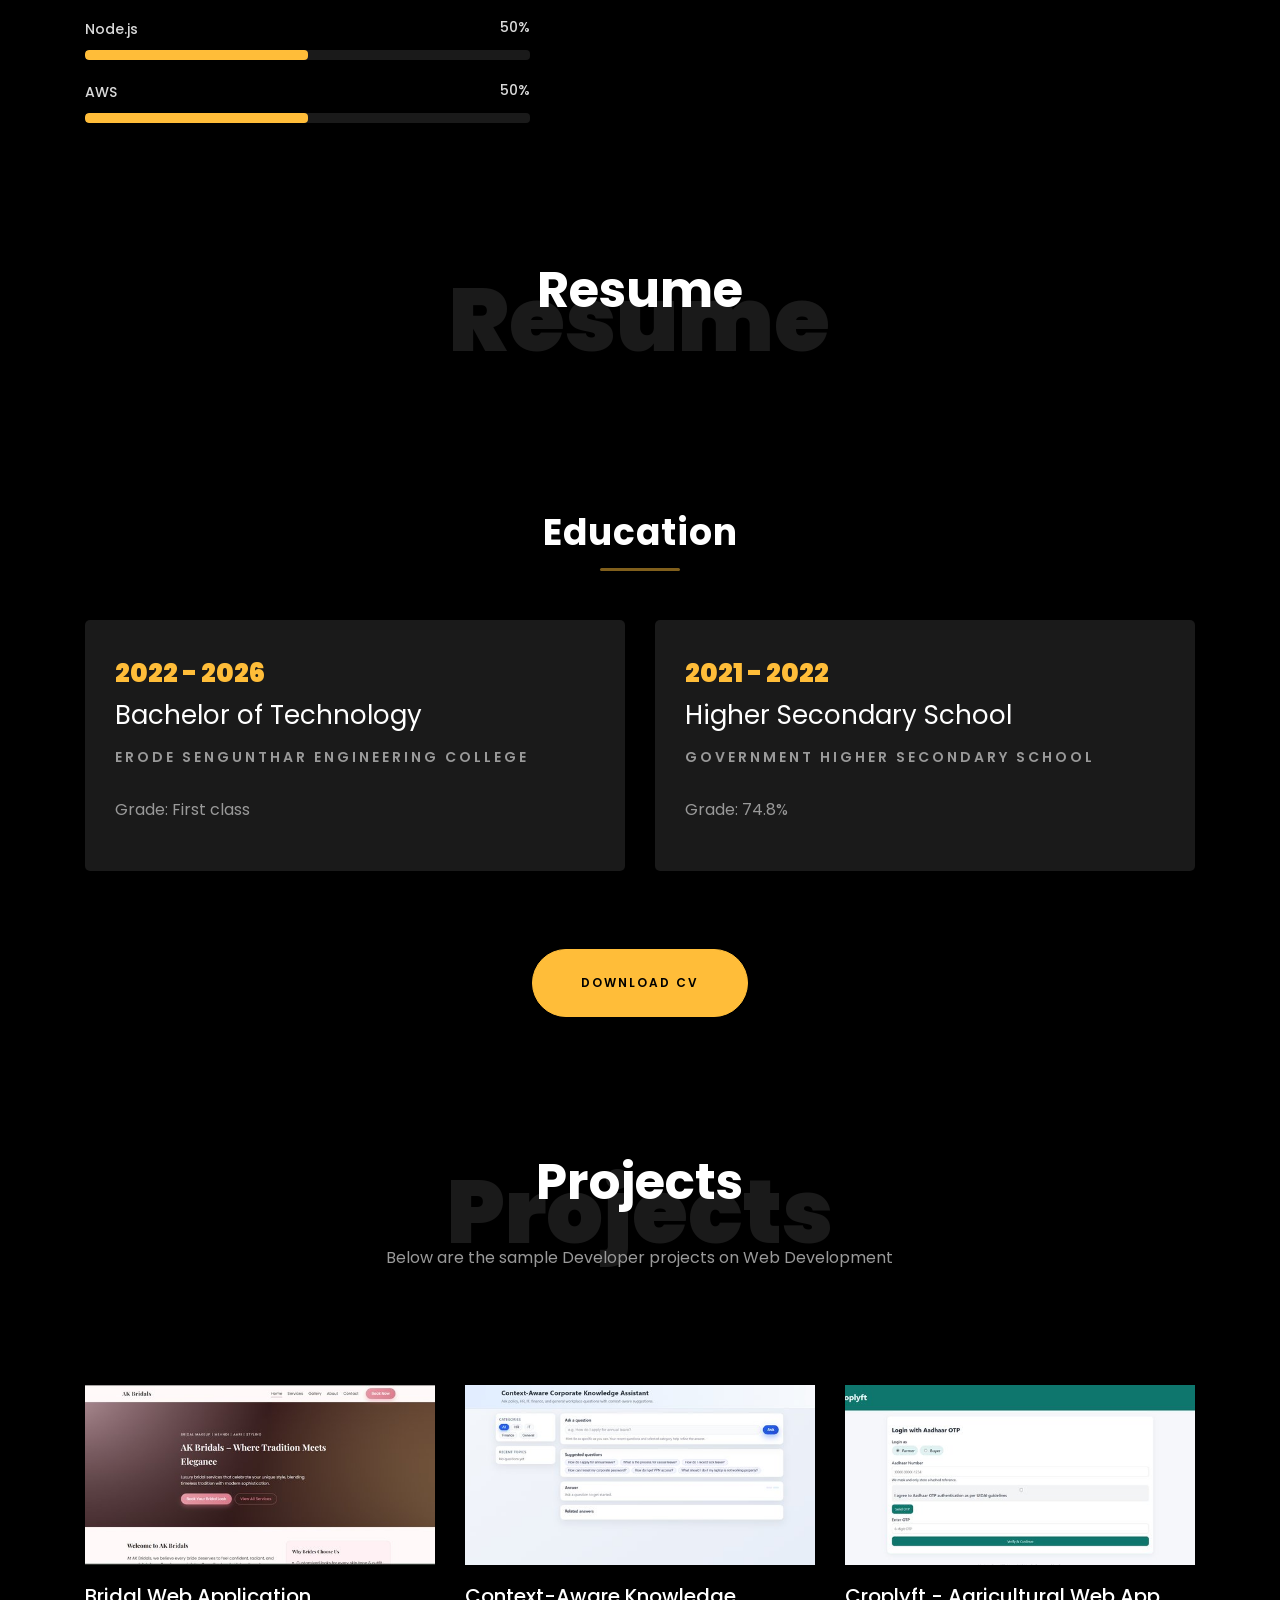
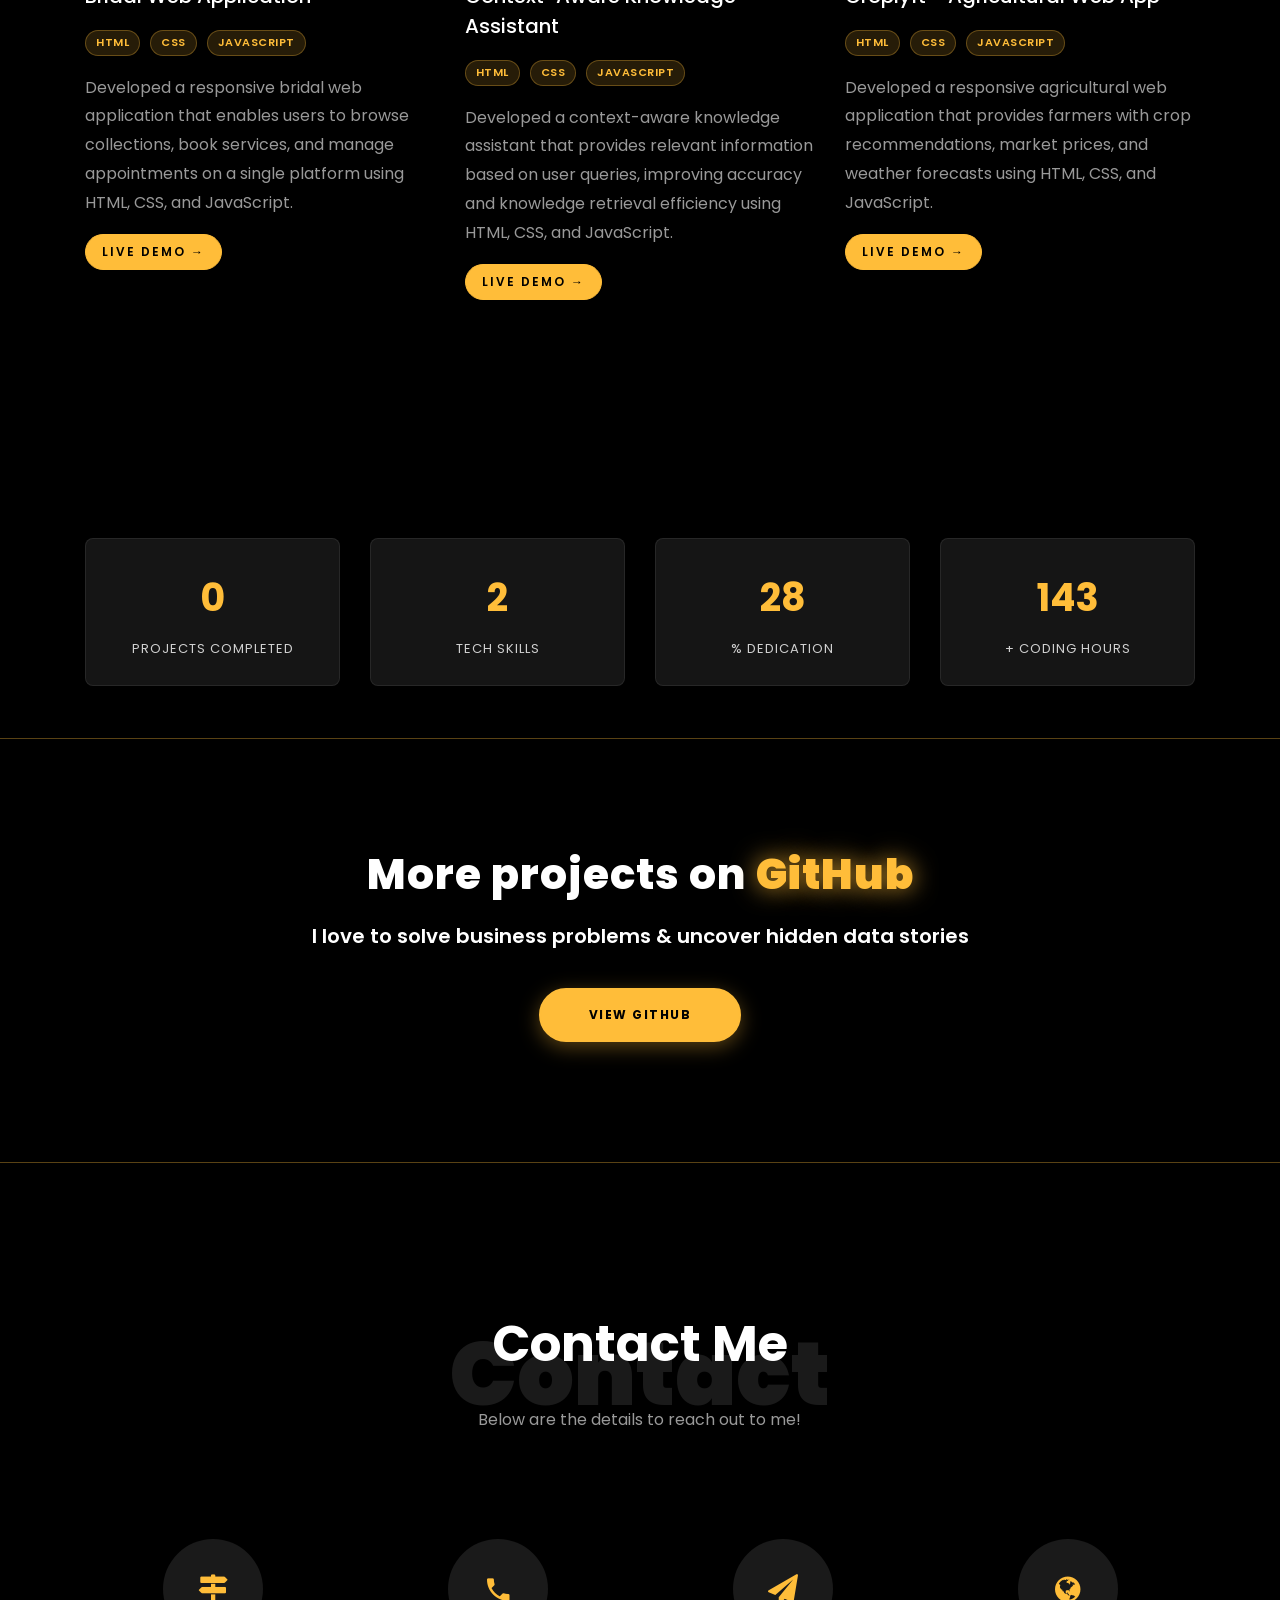
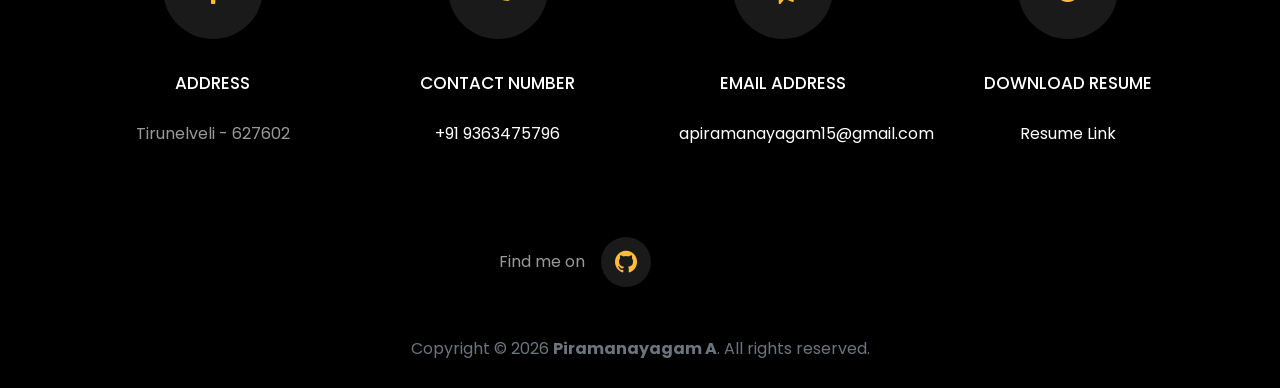
==== commit 318cd56c: "Next" ====
--- a/Portfolio-Website-Template-main-main/Portfolio-Website-Template-main/index.html
+++ b/Portfolio-Website-Template-main-main/Portfolio-Website-Template-main/index.html
@@ -5,13 +5,16 @@
 	<title>Piramanayagam A | Junior Web Developer Portfolio</title>
 	<meta charset="utf-8">
 	<meta name="viewport" content="width=device-width, initial-scale=1, shrink-to-fit=no">
-	<meta name="description" content="Portfolio of Piramanayagam A - Junior Web Developer specializing in HTML, CSS, JavaScript, React, and Full Stack Development.">
-	<meta name="keywords" content="Piramanayagam A, Web Developer, Frontend Developer, Portfolio, JavaScript, React, Full Stack">
+	<meta name="description"
+		content="Portfolio of Piramanayagam A - Junior Web Developer specializing in HTML, CSS, JavaScript, React, and Full Stack Development.">
+	<meta name="keywords"
+		content="Piramanayagam A, Web Developer, Frontend Developer, Portfolio, JavaScript, React, Full Stack">
 	<meta name="author" content="Piramanayagam A">
 
 	<!-- Open Graph / Social Media Meta Tags -->
 	<meta property="og:title" content="Piramanayagam A | Junior Web Developer Portfolio">
-	<meta property="og:description" content="Portfolio of Piramanayagam A - Junior Web Developer specializing in HTML, CSS, JavaScript, React, and Full Stack Development.">
+	<meta property="og:description"
+		content="Portfolio of Piramanayagam A - Junior Web Developer specializing in HTML, CSS, JavaScript, React, and Full Stack Development.">
 	<meta property="og:type" content="website">
 	<meta property="og:image" content="images/Piramanayagam.jpg">
 
@@ -230,9 +233,12 @@
 		}
 
 		@keyframes blink-cursor {
-			from, to {
+
+			from,
+			to {
 				opacity: 1;
 			}
+
 			50% {
 				opacity: 0;
 			}
@@ -380,14 +386,16 @@
 
 								<!-- Element to contain animated typing -->
 								<div class="mb-2" style="min-height: 45px;">
-									<span id="typing-animation"></span><span class="typing-cursor" aria-hidden="true"></span>
+									<span id="typing-animation"></span><span class="typing-cursor"
+										aria-hidden="true"></span>
 								</div>
 
 								<h2 class="mb-4">A Junior Web Developer</h2>
 								<p>
 									<a href="https://github.com/Piramanayagam15" target="_blank"
 										rel="noopener noreferrer" class="btn btn-primary py-3 px-4 mr-2">My Works</a>
-									<a href="#contact-section" class="btn btn-white btn-outline-white py-3 px-4">Contact Me</a>
+									<a href="#contact-section" class="btn btn-white btn-outline-white py-3 px-4">Contact
+										Me</a>
 								</p>
 							</div>
 						</div>
@@ -577,7 +585,7 @@
 			<div class="row justify-content-center mt-5">
 				<div class="col-md-6 text-center ftco-animate">
 					<p>
-						<a href="https://surl.li/umvoru" target="_blank" rel="noopener noreferrer"
+						<a href="https://acesse.one/ut12123" target="_blank" rel="noopener noreferrer"
 							class="btn btn-primary py-4 px-5">
 							Download CV
 						</a>
@@ -612,7 +620,8 @@
 								<span class="project-tech-badge">JavaScript</span>
 							</div>
 							<p>Developed a responsive bridal web application that enables users to browse collections,
-								book services, and manage appointments on a single platform using HTML, CSS, and JavaScript.
+								book services, and manage appointments on a single platform using HTML, CSS, and
+								JavaScript.
 							</p>
 							<p><a href="https://my-own-creation.vercel.app/" target="_blank" rel="noopener noreferrer"
 									class="btn btn-primary py-2 px-3">Live Demo &rarr;</a></p>
@@ -633,9 +642,10 @@
 								<span class="project-tech-badge">JavaScript</span>
 							</div>
 							<p>Developed a context-aware knowledge assistant that provides relevant information based on
-								user queries, improving accuracy and knowledge retrieval efficiency using HTML, CSS, and JavaScript.</p>
-							<p><a href="https://whimsical-pony-9727f2.netlify.app/" target="_blank" rel="noopener noreferrer"
-									class="btn btn-primary py-2 px-3">Live Demo &rarr;</a></p>
+								user queries, improving accuracy and knowledge retrieval efficiency using HTML, CSS, and
+								JavaScript.</p>
+							<p><a href="https://whimsical-pony-9727f2.netlify.app/" target="_blank"
+									rel="noopener noreferrer" class="btn btn-primary py-2 px-3">Live Demo &rarr;</a></p>
 						</div>
 					</div>
 				</div>
@@ -763,7 +773,8 @@
 							<span class="icon-globe"></span>
 						</div>
 						<h3 class="mb-4">Download Resume</h3>
-						<p><a href="https://surl.li/umvoru" target="_blank" rel="noopener noreferrer">Resume Link</a>
+						<p><a href="https://acesse.one/ut12123" target="_blank" rel="noopener noreferrer">Resume
+								Link</a>
 						</p>
 					</div>
 				</div>
@@ -791,7 +802,8 @@
 			<div class="row">
 				<div class="col-md-12 text-center">
 					<p class="mb-0 text-muted">
-						Copyright &copy; <span id="current-year"></span> <strong>Piramanayagam A</strong>. All rights reserved.
+						Copyright &copy; <span id="current-year"></span> <strong>Piramanayagam A</strong>. All rights
+						reserved.
 					</p>
 				</div>
 			</div>
@@ -821,7 +833,7 @@
 
 	<script>
 		// Smooth typing animation
-		(function() {
+		(function () {
 			var words = [
 				'Web Developer',
 				'Frontend Developer',
@@ -836,7 +848,7 @@
 			function typeEffect() {
 				if (!el) return;
 				var currentWord = words[wordIndex];
-				
+
 				if (isDeleting) {
 					el.textContent = currentWord.substring(0, charIndex - 1);
 					charIndex--;
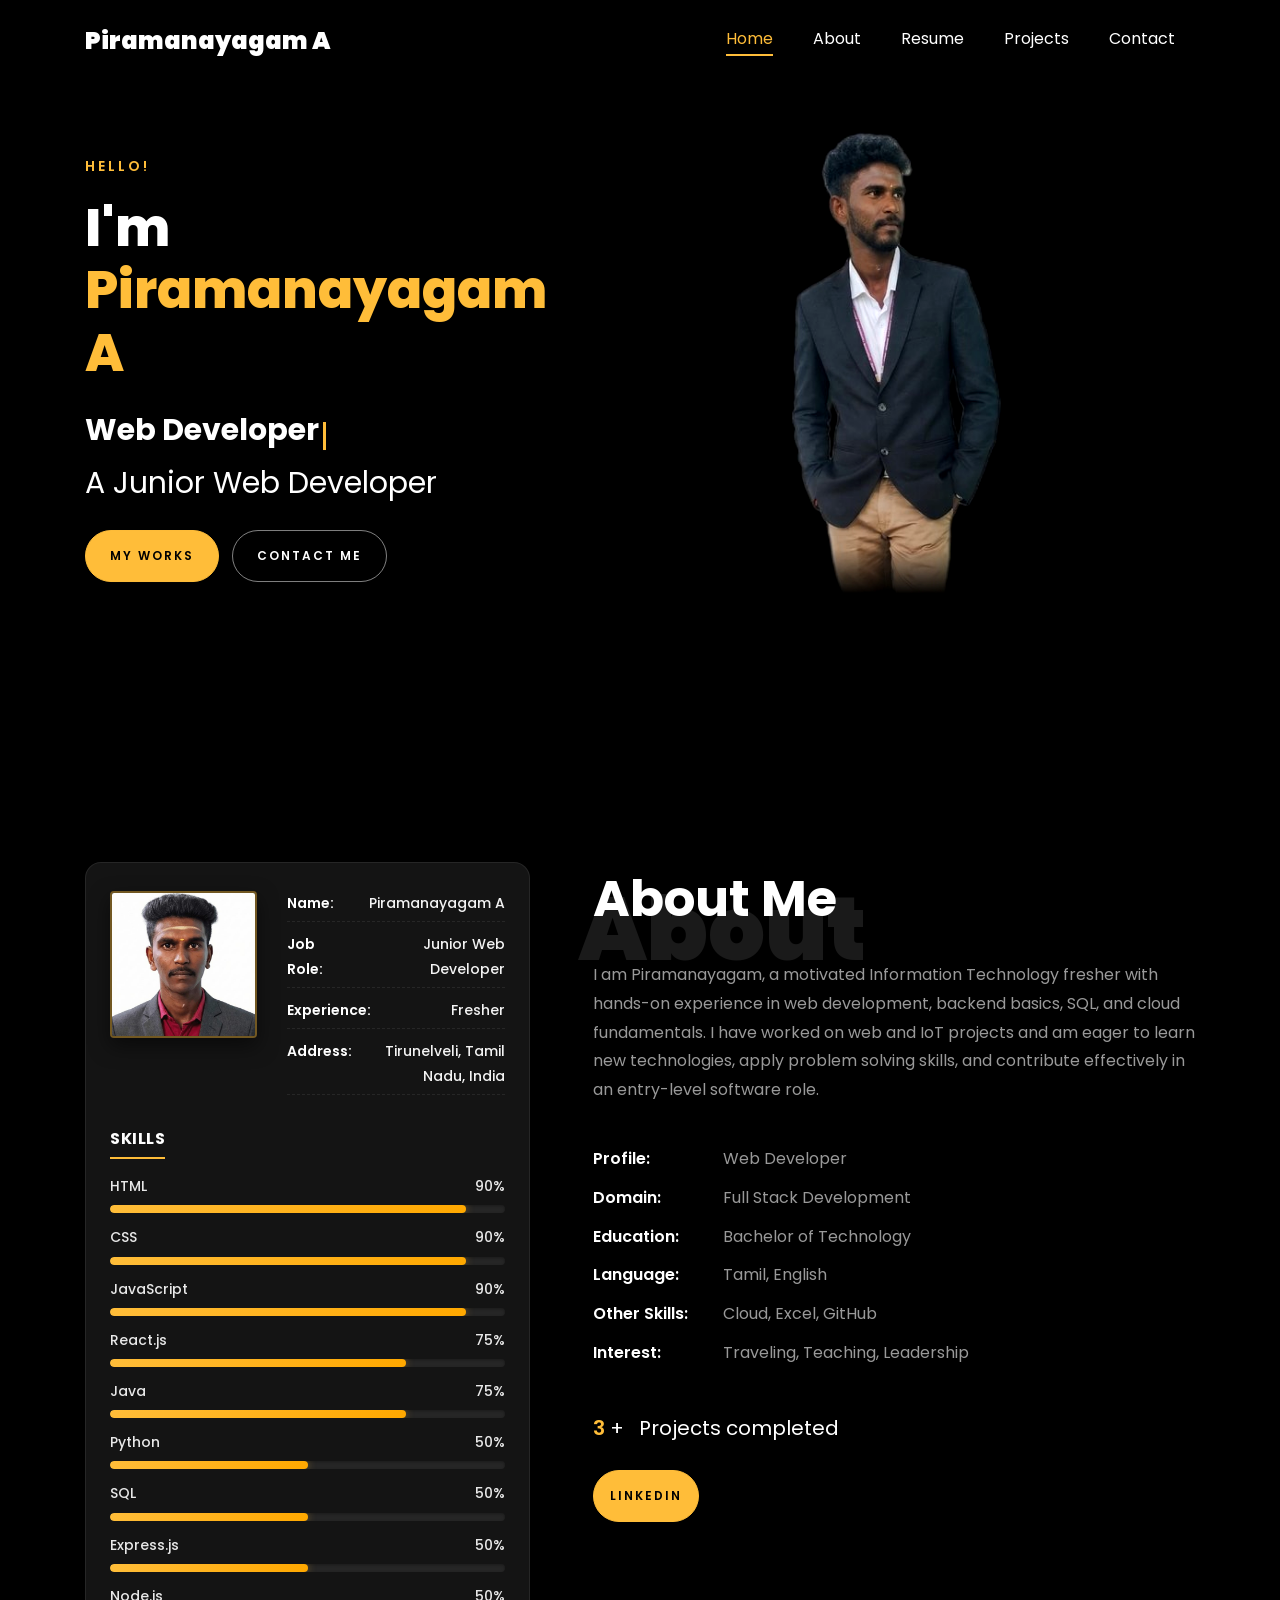
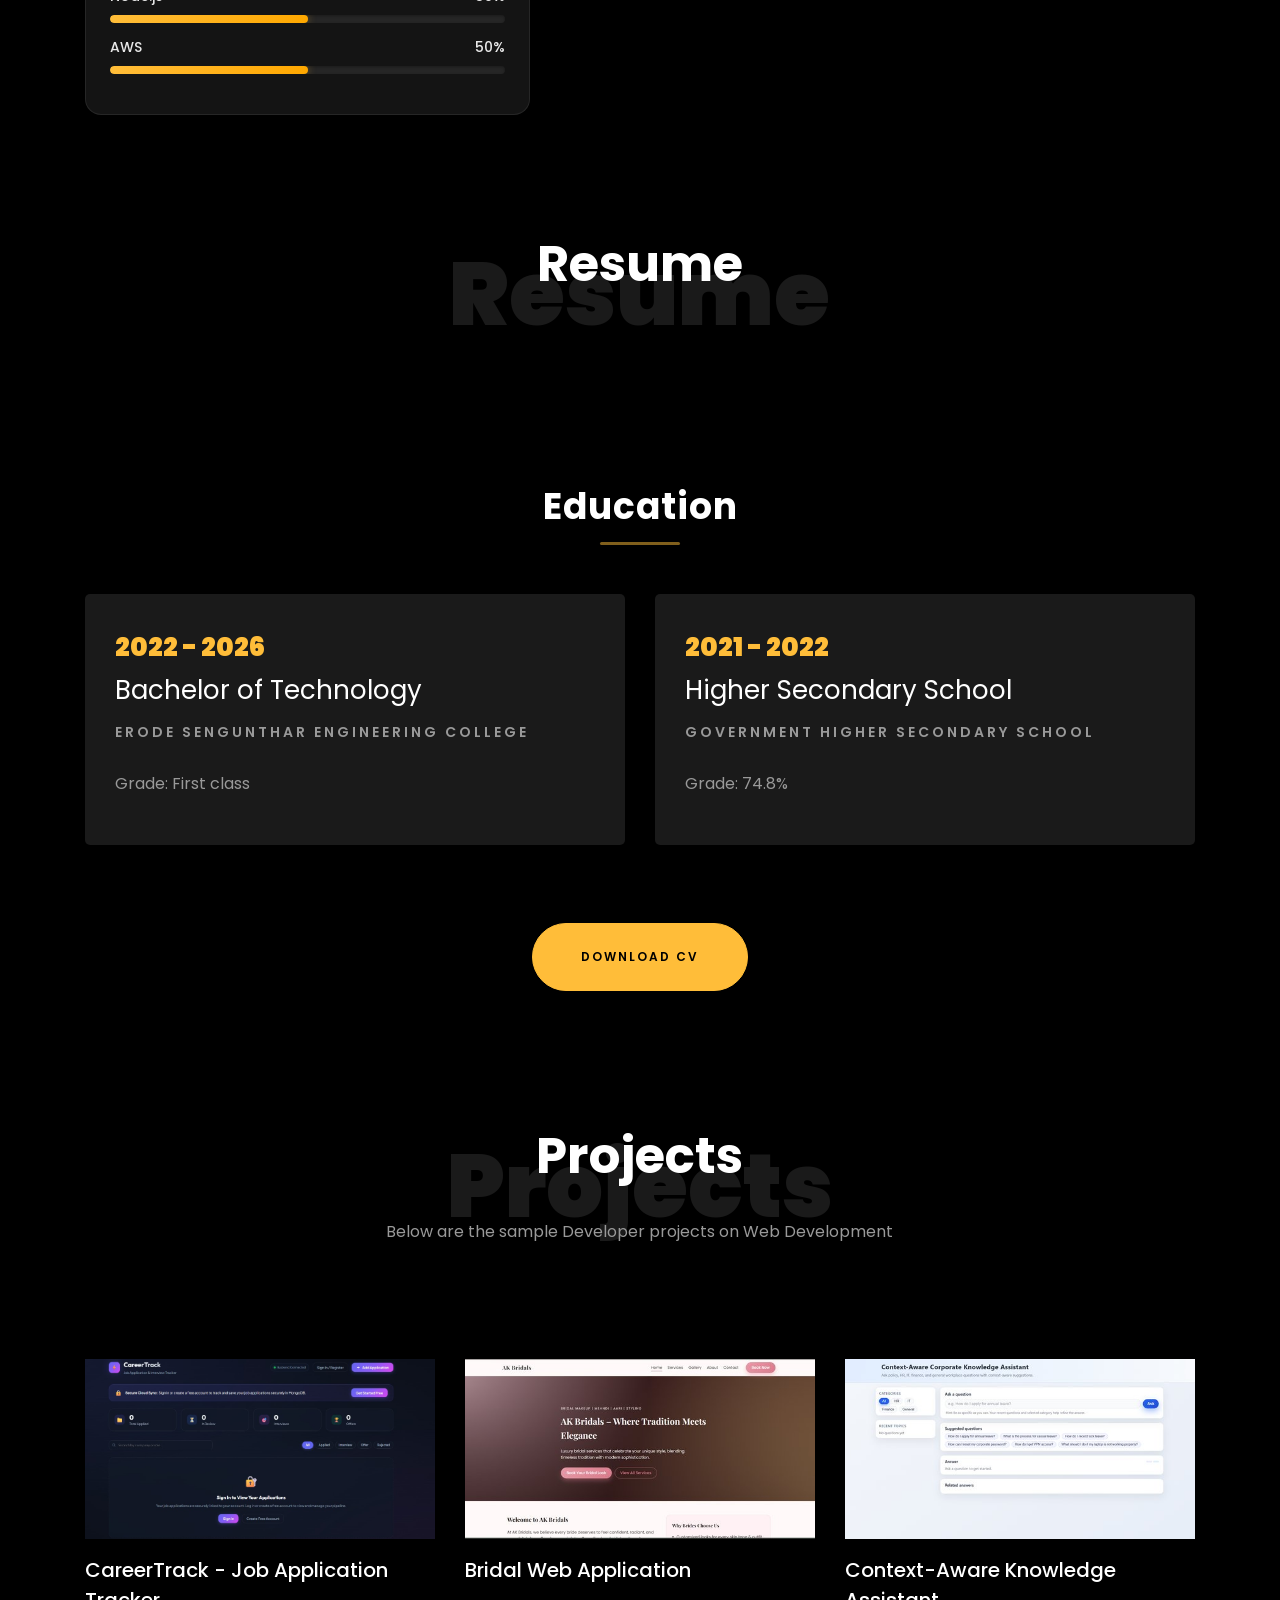
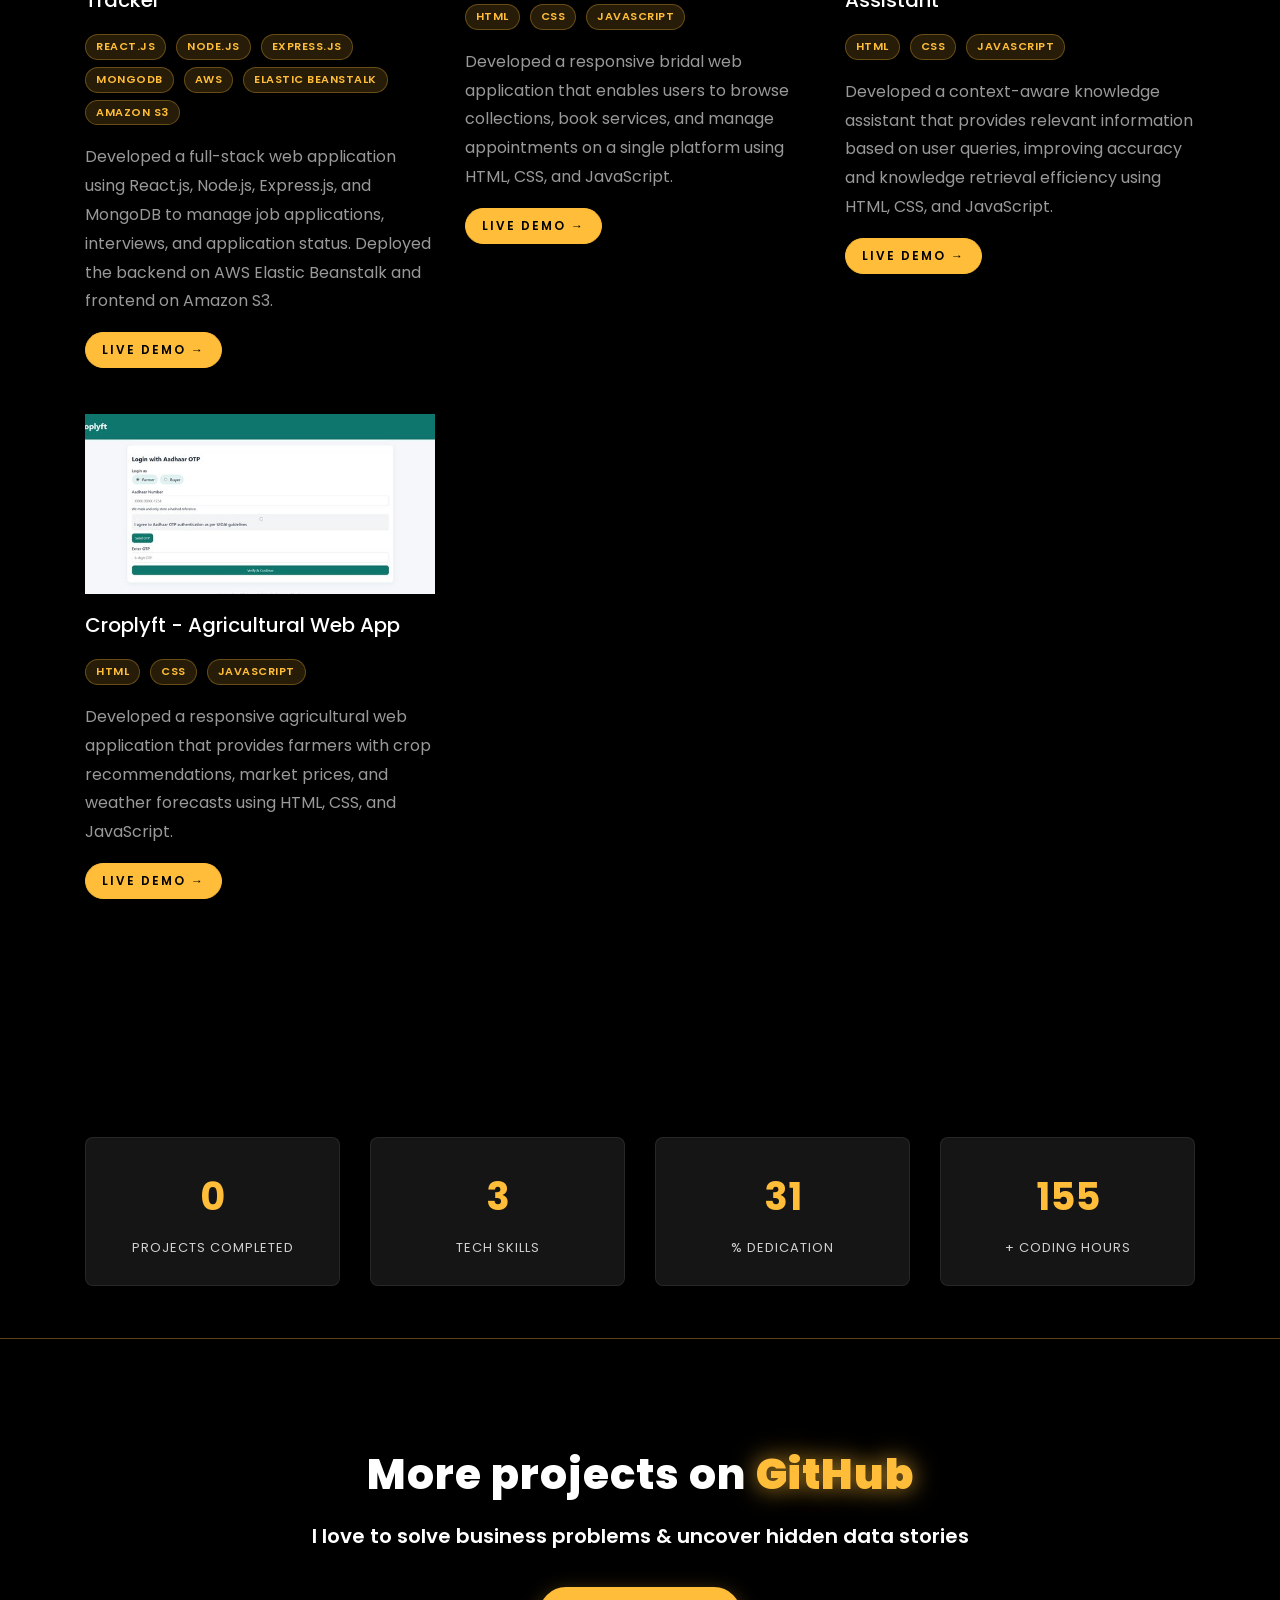
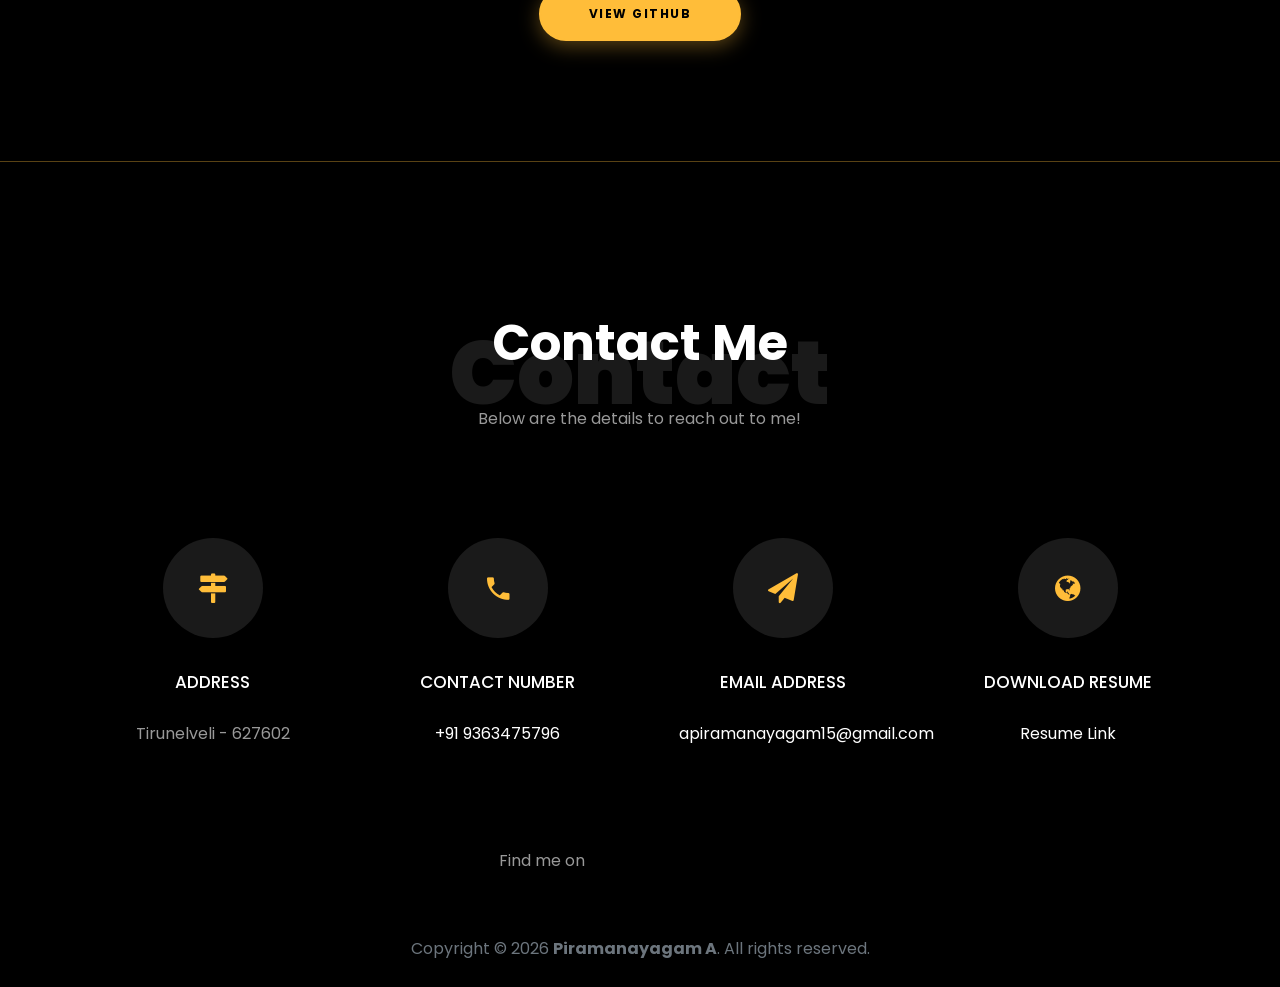
==== commit 6f0088b7: "New one" ====
--- a/Portfolio-Website-Template-main-main/Portfolio-Website-Template-main/index.html
+++ b/Portfolio-Website-Template-main-main/Portfolio-Website-Template-main/index.html
@@ -45,14 +45,6 @@
 			padding-bottom: 4rem;
 		}
 
-		.about-mf .about-img {
-			margin-bottom: 2rem;
-		}
-
-		.about-mf .about-img img {
-			margin-left: 10px;
-		}
-
 		.title-s {
 			font-weight: 600;
 			color: #fff;
@@ -63,39 +55,105 @@
 			float: right;
 		}
 
-		.skill-mf {
+		/* About Card & Skills Styling */
+		.img-about {
+			background: #141414;
+			border: 1px solid rgba(255, 255, 255, 0.08);
+			border-radius: 16px;
+			padding: 28px 24px;
+			box-shadow: 0 15px 35px rgba(0, 0, 0, 0.45);
 			width: 100%;
-			margin-top: 15px;
-		}
-
-		.skill-mf span {
-			color: rgba(255, 255, 255, 0.85);
-			font-size: 14px;
-			font-weight: 500;
-		}
-
-		.skill-mf .progress {
-			background-color: rgba(255, 255, 255, 0.1);
-			margin: .4rem 0 1.1rem 0;
-			border-radius: 4px;
-			height: .65rem;
-			overflow: hidden;
-		}
-
-		.skill-mf .progress .progress-bar {
-			height: .65rem;
-			background-color: #ffbd39;
-			border-radius: 4px;
+		}
+
+		.about-img {
+			margin-bottom: 1.5rem;
+		}
+
+		.about-img img {
+			width: 100%;
+			max-width: 160px;
+			height: auto;
+			aspect-ratio: 1 / 1;
+			object-fit: cover;
+			border-radius: 14px;
+			border: 2px solid rgba(255, 189, 57, 0.4);
+			box-shadow: 0 8px 20px rgba(0, 0, 0, 0.5);
+			display: block;
+			margin: 0 auto;
 		}
 
 		.about-info p {
 			margin-bottom: 0.6rem;
 			font-size: 14px;
 			color: rgba(255, 255, 255, 0.7);
+			display: flex;
+			justify-content: space-between;
+			border-bottom: 1px dashed rgba(255, 255, 255, 0.08);
+			padding-bottom: 5px;
 		}
 
 		.about-info p span:last-child {
 			color: rgba(255, 255, 255, 0.95);
+			font-weight: 500;
+			text-align: right;
+		}
+
+		.skill-mf {
+			width: 100%;
+			margin-top: 20px;
+		}
+
+		.skill-mf .title-s {
+			font-size: 16px;
+			font-weight: 700;
+			color: #ffffff;
+			margin-bottom: 15px;
+			text-transform: uppercase;
+			letter-spacing: 0.5px;
+			border-bottom: 2px solid #ffbd39;
+			display: inline-block;
+			padding-bottom: 4px;
+		}
+
+		.skill-item {
+			margin-bottom: 12px;
+		}
+
+		.skill-header {
+			display: flex;
+			justify-content: space-between;
+			align-items: center;
+			margin-bottom: 6px;
+		}
+
+		.skill-name,
+		.skill-mf span:not(.pull-right):not(.title-s) {
+			color: rgba(255, 255, 255, 0.9);
+			font-size: 14px;
+			font-weight: 500;
+		}
+
+		.skill-percent,
+		.skill-mf span.pull-right {
+			color: #ffbd39;
+			font-size: 13px;
+			font-weight: 700;
+		}
+
+		.skill-mf .progress {
+			background-color: rgba(255, 255, 255, 0.08);
+			margin: 0 0 12px 0;
+			border-radius: 6px;
+			height: 8px;
+			overflow: hidden;
+			box-shadow: inset 0 1px 3px rgba(0, 0, 0, 0.3);
+		}
+
+		.skill-mf .progress .progress-bar {
+			height: 8px;
+			background: linear-gradient(90deg, #ffbd39, #ffa800);
+			border-radius: 6px;
+			box-shadow: 0 0 8px rgba(255, 189, 57, 0.4);
 		}
 
 		.big-4 {
@@ -341,6 +399,121 @@
 				background-attachment: scroll !important;
 			}
 		}
+
+		/* Mobile Phones & Tablets Responsive Tweaks (< 768px) */
+		@media (max-width: 767.98px) {
+			.ftco-about .img-about {
+				padding: 22px 18px !important;
+				margin-bottom: 35px;
+			}
+
+			.about-img {
+				text-align: center;
+				margin-bottom: 15px;
+			}
+
+			.about-img img {
+				max-width: 140px !important;
+				margin: 0 auto !important;
+			}
+
+			.about-info {
+				padding: 0 4px;
+			}
+
+			.about-info p {
+				font-size: 13px;
+				margin-bottom: 0.5rem;
+			}
+
+			.skill-mf .title-s {
+				font-size: 15px;
+				margin-bottom: 12px;
+			}
+
+			.skill-name,
+			.skill-percent {
+				font-size: 13px;
+			}
+
+			.heading-section h1.big {
+				font-size: 44px !important;
+				top: -10px !important;
+				opacity: 0.12;
+			}
+
+			.heading-section h2 {
+				font-size: 30px !important;
+			}
+
+			.resume-wrap {
+				padding: 22px 18px !important;
+				margin-bottom: 20px !important;
+			}
+
+			.resume-wrap .date {
+				font-size: 20px !important;
+			}
+
+			.resume-wrap h2 {
+				font-size: 19px !important;
+			}
+
+			.blog-entry {
+				margin-bottom: 28px;
+			}
+
+			.block-20 {
+				height: 200px !important;
+				border-radius: 8px;
+			}
+
+			.navbar-collapse {
+				background: #111111;
+				padding: 15px 20px;
+				border-radius: 10px;
+				margin-top: 10px;
+				border: 1px solid rgba(255, 255, 255, 0.08);
+			}
+
+			.ftco-hireme {
+				padding: 4em 1em !important;
+			}
+
+			.ftco-hireme h2 {
+				font-size: 28px !important;
+			}
+
+			.ftco-hireme .heading h4 {
+				font-size: 16px !important;
+			}
+
+			#typing-animation {
+				font-size: 22px !important;
+			}
+
+			.slider-text h1 {
+				font-size: 32px !important;
+			}
+		}
+
+		/* Extra small phones (< 420px) */
+		@media (max-width: 419.98px) {
+			.about-info p {
+				flex-direction: column;
+				align-items: flex-start;
+				gap: 2px;
+			}
+
+			.about-info p span:last-child {
+				text-align: left;
+			}
+
+			.project-tech-badge {
+				font-size: 10px;
+				padding: 2px 8px;
+			}
+		}
 	</style>
 
 </head>
@@ -433,73 +606,123 @@
 							<div class="skill-mf">
 								<p class="title-s">Skills</p>
 
-								<span>HTML</span> <span class="pull-right">95%</span>
-								<div class="progress">
-									<div class="progress-bar progress-bar-95" role="progressbar" style="width: 95%;"
-										aria-valuenow="95" aria-valuemin="0" aria-valuemax="100" aria-label="HTML 95%">
-									</div>
-								</div>
-
-								<span>CSS</span> <span class="pull-right">95%</span>
-								<div class="progress">
-									<div class="progress-bar progress-bar-95" role="progressbar" style="width: 95%;"
-										aria-valuenow="95" aria-valuemin="0" aria-valuemax="100" aria-label="CSS 95%">
-									</div>
-								</div>
-
-								<span>JavaScript</span> <span class="pull-right">90%</span>
-								<div class="progress">
-									<div class="progress-bar progress-bar-90" role="progressbar" style="width: 90%;"
-										aria-valuenow="90" aria-valuemin="0" aria-valuemax="100"
-										aria-label="JavaScript 90%"></div>
-								</div>
-
-								<span>React</span> <span class="pull-right">75%</span>
-								<div class="progress">
-									<div class="progress-bar progress-bar-75" role="progressbar" style="width: 75%;"
-										aria-valuenow="75" aria-valuemin="0" aria-valuemax="100" aria-label="React 75%">
-									</div>
-								</div>
-
-								<span>Java</span> <span class="pull-right">75%</span>
-								<div class="progress">
-									<div class="progress-bar progress-bar-75" role="progressbar" style="width: 75%;"
-										aria-valuenow="75" aria-valuemin="0" aria-valuemax="100" aria-label="Java 75%">
-									</div>
-								</div>
-
-								<span>Python</span> <span class="pull-right">50%</span>
-								<div class="progress">
-									<div class="progress-bar progress-bar-50" role="progressbar" style="width: 50%;"
-										aria-valuenow="50" aria-valuemin="0" aria-valuemax="100"
-										aria-label="Python 50%"></div>
-								</div>
-
-								<span>SQL</span> <span class="pull-right">50%</span>
-								<div class="progress">
-									<div class="progress-bar progress-bar-50" role="progressbar" style="width: 50%;"
-										aria-valuenow="50" aria-valuemin="0" aria-valuemax="100" aria-label="SQL 50%">
-									</div>
-								</div>
-
-								<span>PHP</span> <span class="pull-right">40%</span>
-								<div class="progress">
-									<div class="progress-bar progress-bar-40" role="progressbar" style="width: 40%;"
-										aria-valuenow="40" aria-valuemin="0" aria-valuemax="100" aria-label="PHP 40%">
-									</div>
-								</div>
-
-								<span>Node.js</span> <span class="pull-right">50%</span>
-								<div class="progress">
-									<div class="progress-bar progress-bar-50" role="progressbar" style="width: 50%;"
-										aria-valuenow="50" aria-valuemin="0" aria-valuemax="100"
-										aria-label="Node.js 50%"></div>
-								</div>
-
-								<span>AWS</span> <span class="pull-right">50%</span>
-								<div class="progress">
-									<div class="progress-bar progress-bar-50" role="progressbar" style="width: 50%;"
-										aria-valuenow="50" aria-valuemin="0" aria-valuemax="100" aria-label="AWS 50%">
+								<div class="skill-item">
+									<div class="skill-header">
+										<span class="skill-name">HTML</span>
+										<span class="skill-percent">90%</span>
+									</div>
+									<div class="progress">
+										<div class="progress-bar progress-bar-90" role="progressbar" style="width: 90%;"
+											aria-valuenow="90" aria-valuemin="0" aria-valuemax="100" aria-label="HTML 90%">
+										</div>
+									</div>
+								</div>
+
+								<div class="skill-item">
+									<div class="skill-header">
+										<span class="skill-name">CSS</span>
+										<span class="skill-percent">90%</span>
+									</div>
+									<div class="progress">
+										<div class="progress-bar progress-bar-90" role="progressbar" style="width: 90%;"
+											aria-valuenow="90" aria-valuemin="0" aria-valuemax="100" aria-label="CSS 90%">
+										</div>
+									</div>
+								</div>
+
+								<div class="skill-item">
+									<div class="skill-header">
+										<span class="skill-name">JavaScript</span>
+										<span class="skill-percent">90%</span>
+									</div>
+									<div class="progress">
+										<div class="progress-bar progress-bar-90" role="progressbar" style="width: 90%;"
+											aria-valuenow="90" aria-valuemin="0" aria-valuemax="100"
+											aria-label="JavaScript 90%"></div>
+									</div>
+								</div>
+
+								<div class="skill-item">
+									<div class="skill-header">
+										<span class="skill-name">React.js</span>
+										<span class="skill-percent">75%</span>
+									</div>
+									<div class="progress">
+										<div class="progress-bar progress-bar-75" role="progressbar" style="width: 75%;"
+											aria-valuenow="75" aria-valuemin="0" aria-valuemax="100" aria-label="React.js 75%">
+										</div>
+									</div>
+								</div>
+
+								<div class="skill-item">
+									<div class="skill-header">
+										<span class="skill-name">Java</span>
+										<span class="skill-percent">75%</span>
+									</div>
+									<div class="progress">
+										<div class="progress-bar progress-bar-75" role="progressbar" style="width: 75%;"
+											aria-valuenow="75" aria-valuemin="0" aria-valuemax="100" aria-label="Java 75%">
+										</div>
+									</div>
+								</div>
+
+								<div class="skill-item">
+									<div class="skill-header">
+										<span class="skill-name">Python</span>
+										<span class="skill-percent">50%</span>
+									</div>
+									<div class="progress">
+										<div class="progress-bar progress-bar-50" role="progressbar" style="width: 50%;"
+											aria-valuenow="50" aria-valuemin="0" aria-valuemax="100"
+											aria-label="Python 50%"></div>
+									</div>
+								</div>
+
+								<div class="skill-item">
+									<div class="skill-header">
+										<span class="skill-name">SQL</span>
+										<span class="skill-percent">50%</span>
+									</div>
+									<div class="progress">
+										<div class="progress-bar progress-bar-50" role="progressbar" style="width: 50%;"
+											aria-valuenow="50" aria-valuemin="0" aria-valuemax="100" aria-label="SQL 50%">
+										</div>
+									</div>
+								</div>
+
+								<div class="skill-item">
+									<div class="skill-header">
+										<span class="skill-name">Express.js</span>
+										<span class="skill-percent">50%</span>
+									</div>
+									<div class="progress">
+										<div class="progress-bar progress-bar-50" role="progressbar" style="width: 50%;"
+											aria-valuenow="50" aria-valuemin="0" aria-valuemax="100" aria-label="Express.js 50%">
+										</div>
+									</div>
+								</div>
+
+								<div class="skill-item">
+									<div class="skill-header">
+										<span class="skill-name">Node.js</span>
+										<span class="skill-percent">50%</span>
+									</div>
+									<div class="progress">
+										<div class="progress-bar progress-bar-50" role="progressbar" style="width: 50%;"
+											aria-valuenow="50" aria-valuemin="0" aria-valuemax="100"
+											aria-label="Node.js 50%"></div>
+									</div>
+								</div>
+
+								<div class="skill-item">
+									<div class="skill-header">
+										<span class="skill-name">AWS</span>
+										<span class="skill-percent">50%</span>
+									</div>
+									<div class="progress">
+										<div class="progress-bar progress-bar-50" role="progressbar" style="width: 50%;"
+											aria-valuenow="50" aria-valuemin="0" aria-valuemax="100" aria-label="AWS 50%">
+										</div>
 									</div>
 								</div>
 							</div>
@@ -585,7 +808,7 @@
 			<div class="row justify-content-center mt-5">
 				<div class="col-md-6 text-center ftco-animate">
 					<p>
-						<a href="https://acesse.one/ut12123" target="_blank" rel="noopener noreferrer"
+						<a href="https://drive.google.com/file/d/1KWJyvjmB2vm80Uwzzo7gv4heWqxYfI2r/view?usp=sharing" target="_blank" rel="noopener noreferrer"
 							class="btn btn-primary py-4 px-5">
 							Download CV
 						</a>
@@ -606,6 +829,36 @@
 				</div>
 			</div>
 			<div class="row d-flex">
+				<div class="col-md-4 d-flex ftco-animate">
+					<div class="blog-entry justify-content-end">
+						<a href="http://careertrack-frontend-2026-piramanayagam.s3-website-us-east-1.amazonaws.com/"
+							target="_blank" rel="noopener noreferrer" class="block-20 zoom-effect"
+							style="background-image: url('images/careertrack.jpg');"
+							aria-label="CareerTrack - Job Application Tracker project"></a>
+						<div class="text mt-3 float-right d-block">
+							<h3 class="heading"><a
+									href="http://careertrack-frontend-2026-piramanayagam.s3-website-us-east-1.amazonaws.com/"
+									target="_blank" rel="noopener noreferrer">CareerTrack - Job Application Tracker</a>
+							</h3>
+							<div class="project-tech-badges">
+								<span class="project-tech-badge">React.js</span>
+								<span class="project-tech-badge">Node.js</span>
+								<span class="project-tech-badge">Express.js</span>
+								<span class="project-tech-badge">MongoDB</span>
+								<span class="project-tech-badge">AWS</span>
+								<span class="project-tech-badge">Elastic Beanstalk</span>
+								<span class="project-tech-badge">Amazon S3</span>
+							</div>
+							<p>Developed a full-stack web application using React.js, Node.js, Express.js, and MongoDB
+								to manage job applications, interviews, and application status. Deployed the backend on
+								AWS Elastic Beanstalk and frontend on Amazon S3.
+							</p>
+							<p><a href="http://careertrack-frontend-2026-piramanayagam.s3-website-us-east-1.amazonaws.com/"
+									target="_blank" rel="noopener noreferrer" class="btn btn-primary py-2 px-3">Live
+									Demo &rarr;</a></p>
+						</div>
+					</div>
+				</div>
 				<div class="col-md-4 d-flex ftco-animate">
 					<div class="blog-entry justify-content-end">
 						<a href="https://my-own-creation.vercel.app/" target="_blank" rel="noopener noreferrer"
@@ -773,7 +1026,7 @@
 							<span class="icon-globe"></span>
 						</div>
 						<h3 class="mb-4">Download Resume</h3>
-						<p><a href="https://acesse.one/ut12123" target="_blank" rel="noopener noreferrer">Resume
+						<p><a href="https://drive.google.com/file/d/1KWJyvjmB2vm80Uwzzo7gv4heWqxYfI2r/view?usp=sharing" target="_blank" rel="noopener noreferrer">Resume
 								Link</a>
 						</p>
 					</div>
